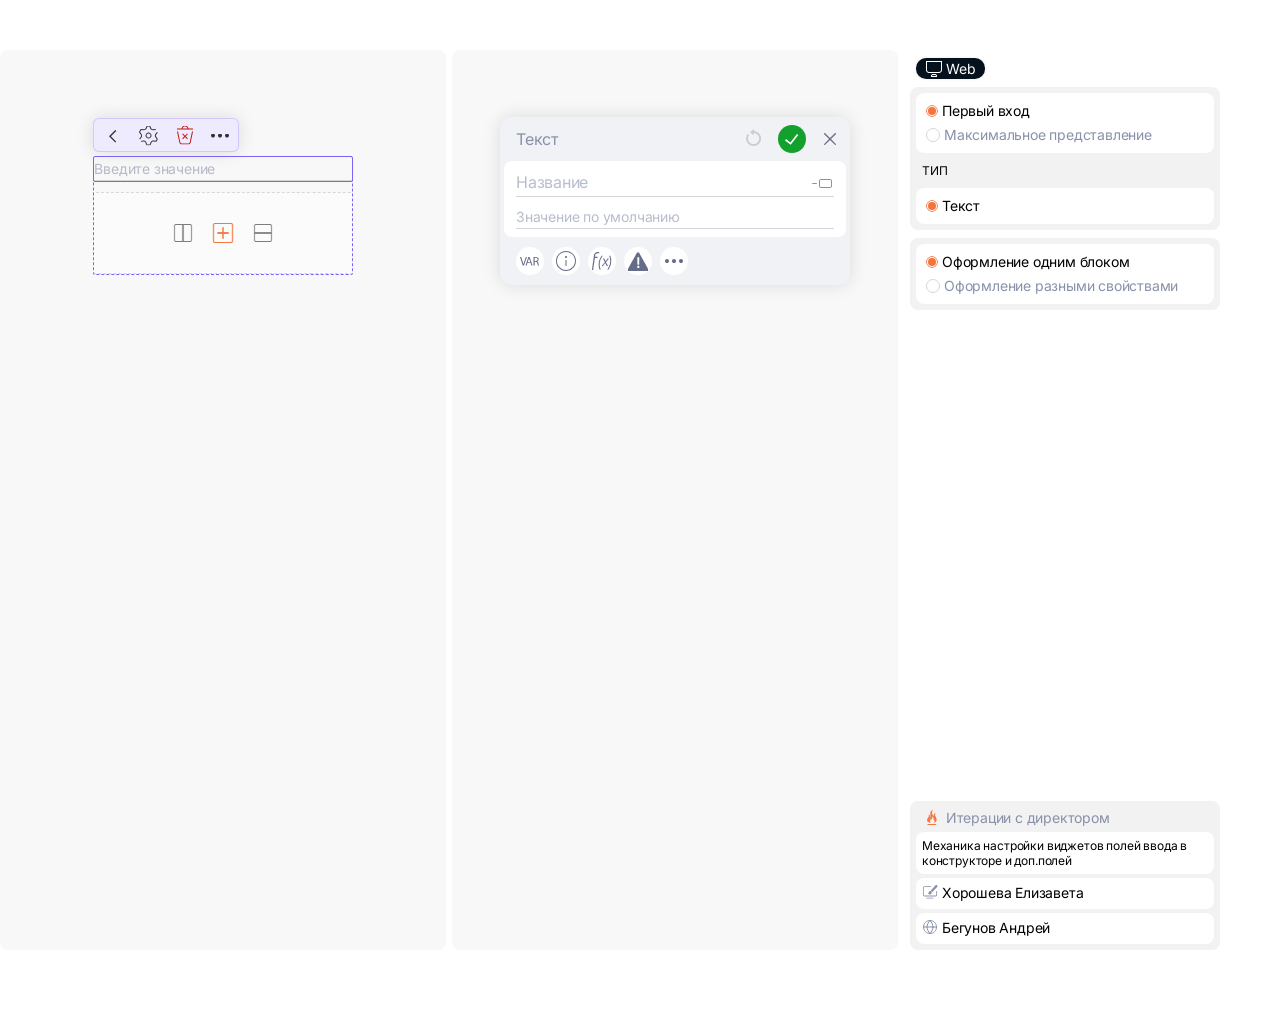
==== index.html @ 5fa98f38 "Keep label color in appearance settings and reset it with the block" ====
<!doctype html>
<html lang="ru">
<head>
  <meta charset="utf-8">
  <meta name="viewport" content="width=device-width, initial-scale=1">
  <title>Настройка оформления виджетов</title>
  <link rel="stylesheet" href="styles.css?v=024a489e">
  <script src="color-dialog.js" defer></script>
  <script src="app.js?v=64484d03" defer></script>
</head>
<body>
  <main class="demo">
    <section class="canvas" aria-label="Холст">
      <div class="preview-widget">
        <div class="toolbar" aria-hidden="true">
          <span><img src="assets/toolbar-back.svg" width="8" height="13" alt=""></span>
          <span><img src="assets/toolbar-settings.svg" width="19" height="20" alt=""></span>
          <span><img src="assets/toolbar-delete.svg" width="17" height="19" alt=""></span>
          <span><img src="assets/toolbar-more.svg" width="18" height="5" alt=""></span>
        </div>
        <div class="widget-layout">
          <div class="widget-frame">
            <div class="widget-preview" id="widget-preview" aria-label="Предпросмотр текстового поля">
              <div class="widget-content">
                <span id="preview-label" hidden></span>
                <span class="preview-input-wrap"><input id="preview-text" type="text" aria-label="Предпросмотр текстового поля" placeholder="Введите значение" autocomplete="off"></span>
              </div>
            </div>
          </div>
          <div class="insert-positions" aria-hidden="true"><img src="assets/insert-positions.png" alt=""></div>
        </div>
      </div>
    </section>
    <section class="settings-stage" aria-label="Настройки виджета">
      <h1>Виджет</h1>
      <div class="settings">
        <header class="window-header">
          <h2 id="window-title">Текст</h2>
          <h2 class="detail-heading" hidden><button class="detail-back" type="button" data-view="main"><span class="detail-back-icon" aria-hidden="true"></span><span class="detail-title"></span></button></h2>
          <span class="header-size size-steps" hidden></span>
          <div class="window-actions">
            <button class="header-reset" type="button" data-reset-widget aria-label="Сбросить настройки виджета" disabled>&#xe629;</button>
            <span aria-hidden="true"><img src="assets/save.svg" width="14" height="11" alt=""></span>
            <img class="close-icon" src="assets/close.svg" alt="" aria-hidden="true">
          </div>
        </header>
        <div class="window-content" id="settings-content"></div>
      </div>
    </section>
    <aside class="system-area" aria-label="Системная область">
      <div class="system-controls">
        <div class="system-toolbar">
          <span class="system-device"><img src="assets/system-web.svg" width="16" height="16" alt="">Web</span>
        </div>
        <div class="system-panel">
          <div class="system-card" role="radiogroup" aria-label="Состояние заполненности">
            <label class="system-option"><input type="radio" name="system-view" value="initial" checked>Первый вход</label>
            <label class="system-option"><input type="radio" name="system-view" value="maximum">Максимальное представление</label>
          </div>
          <div class="system-heading" id="system-type">Тип</div>
          <div class="system-card" role="radiogroup" aria-labelledby="system-type" aria-disabled="true">
            <span class="system-option" role="radio" aria-checked="true">Текст</span>
          </div>
        </div>
        <div class="system-panel system-appearance">
          <div class="system-card" role="radiogroup" aria-label="Компоновка оформления">
            <label class="system-option"><input type="radio" name="appearance-mode" value="grouped" checked>Оформление одним блоком</label>
            <label class="system-option"><input type="radio" name="appearance-mode" value="separate">Оформление разными свойствами</label>
          </div>
        </div>
      </div>
      <div class="system-panel system-note">
        <div class="system-status"><span aria-hidden="true">&#xe657;</span>Итерации с директором</div>
        <p class="system-card system-description">Механика настройки виджетов полей ввода в конструкторе и доп.полей</p>
        <div class="system-card system-person"><img src="assets/system-designer.svg" width="16" height="16" alt="">Хорошева Елизавета</div>
        <div class="system-card system-person"><img src="assets/system-developer.svg" width="16" height="16" alt="">Бегунов Андрей</div>
      </div>
    </aside>
  </main>
</body>
</html>
---- styles.css ----
@font-face {
  font-family: Inter;
  src: url("assets/inter-latin.woff2") format("woff2");
  font-display: swap;
}
@font-face {
  font-family: Inter;
  src: url("assets/inter-cyrillic.woff2") format("woff2");
  unicode-range: U+0400-045F, U+0490-0491, U+04B0-04B1, U+2116;
  font-display: swap;
}
@font-face {
  font-family: Toolbar;
  src: url("assets/cbuc-icons24.ttf") format("truetype");
}
@font-face {
  font-family: SmallIcons;
  src: url("assets/cbuc-icons.ttf") format("truetype");
}

:root {
  --canvas: #f8f8f8;
  --window: #f0f2f5;
  --muted: #8991a9;
  --link: #2562aa;
  --line: #d2d6da;
  --selection: #7b62f8;
  --window-shadow: 0 0 18px #0000001f;
}
* { box-sizing: border-box; }
[hidden] { display: none !important; }
.color-window-frame { position: fixed; z-index: 10; inset: 0; width: 100%; height: 100%; border: 0; }
body { margin: 0; font: 14px Inter, Arial, sans-serif; letter-spacing: -.1974px; color: #000; }
button, input, select { font: inherit; color: inherit; }
button { border: 0; background: none; cursor: pointer; }
:focus { outline: none; }
button:focus-visible { background-color: #e8e9ed; }
input:focus-visible, select:focus-visible { border-bottom-color: #8991a9; }
.demo {
  display: grid; grid-template-columns: minmax(0, 1fr) minmax(0, 1fr) 316px; gap: 6px;
  max-width: 1748px; min-height: 100vh; padding: 50px 60px 60px 0;
}
.canvas, .settings-stage { min-width: 0; border-radius: 8px; background: var(--canvas); }
.canvas { padding: 68px clamp(24px, 7.3vw, 100px) 40px; }
.settings-stage { padding: 18px 16px 40px; }
.settings-stage > h1 { visibility: hidden; font-size: 20px; font-weight: 400; margin: 0; }
.system-area { display: flex; flex-direction: column; justify-content: space-between; gap: 24px; min-height: 900px; margin-left: 6px; }
.system-toolbar { display: flex; align-items: flex-start; justify-content: space-between; min-height: 37px; }
.system-device {
  display: flex; align-items: center; gap: 4px; height: 21px; margin: 8px 0 0 6px; padding: 0 10px;
  border-radius: 10px; background: #05121e; color: #fff; box-shadow: 0 0 3px #0000001a;
}
.system-area img { display: block; flex: none; }
.system-panel { padding: 6px; border-radius: 8px; background: #f2f2f2; }
.system-card { margin: 0; padding: 6px; border-radius: 8px; background: #fff; }
.system-heading { margin: 4px 0; padding: 6px; font-size: 12px; text-transform: uppercase; }
.system-option { display: flex; align-items: center; min-height: 24px; color: var(--muted); line-height: 1.4; }
label.system-option { position: relative; cursor: pointer; }
.system-option input { position: absolute; opacity: 0; width: 12px; height: 12px; margin: 0 4px; }
.system-option::before { content: ""; flex: 0 0 12px; height: 12px; margin: 0 4px; border: 1px solid var(--line); border-radius: 50%; }
.system-option:is([aria-checked="false"], :has(input:not(:checked))):hover { text-decoration: underline; text-decoration-skip-ink: none; text-underline-position: from-font; }
.system-option:is([aria-checked="false"], :has(input:not(:checked))):hover::before { border-color: #f6733c; }
.system-option:is([aria-checked="true"], :has(input:checked)) { color: #000; }
.system-option:is([aria-checked="true"], :has(input:checked))::before { border: 0; background: url("assets/system-radio-selected.svg") center no-repeat; }
.system-appearance { margin-top: 8px; }
.system-note { display: grid; gap: 4px; }
.system-status { display: flex; align-items: center; gap: 6px; padding: 2px 8px; color: var(--muted); }
.system-status span { color: #f47843; font: 16px/1 SmallIcons; }
.system-description { font-size: 12px; letter-spacing: -.1692px; }
.system-person { display: flex; align-items: flex-start; gap: 4px; padding-bottom: 8px; }
.preview-widget { max-width: 100%; }
.toolbar {
  display: inline-flex; align-items: center; margin-bottom: 5px; border-radius: 6px;
  background: #eeebff; border: 1px solid #7b62f840; box-shadow: var(--window-shadow);
  color: #333; user-select: none;
}
.toolbar span { display: grid; place-items: center; width: 36px; height: 32px; }
.toolbar img { display: block; }
.toolbar img[src$="toolbar-back.svg"] { transform: translate(1px, 1px); }
.toolbar img[src$="toolbar-settings.svg"] { transform: translateY(.5px); }
.toolbar img[src$="toolbar-delete.svg"] { transform: translate(1px, -.5px); }
.toolbar img[src$="toolbar-more.svg"] { transform: translateY(.5px); }
.widget-layout { display: flow-root; position: relative; width: 316px; max-width: 100%; }
.widget-layout::before {
  position: absolute; z-index: 1; content: ""; inset: -1px 0 0;
  border: 1px dashed var(--selection); border-radius: 2px; pointer-events: none;
}
.widget-frame { position: relative; height: 24px; margin-inline: 1px; max-width: calc(100% - 2px); }
.widget-frame::after { position: absolute; z-index: 2; content: ""; inset: -1px; border: 1px solid var(--selection); border-radius: 2px; pointer-events: none; }
.widget-preview {
  display: flex; gap: 8px; align-items: center; width: 100%; height: 100%;
  overflow: hidden; border-radius: 2px;
}
.widget-content { display: flex; align-items: inherit; gap: inherit; flex: 1; min-width: 0; height: 100%; }
.preview-input-wrap { position: relative; display: flex; align-items: inherit; flex: 1; min-width: 0; height: 100%; }
.preview-border-under-input { padding-bottom: var(--preview-input-border-width); }
.preview-border-under-input .preview-input-wrap { --preview-line-bottom: calc(-1 * var(--preview-input-border-width)); }
.preview-border-under-input .preview-input-wrap::before {
  content: ""; position: absolute; inset: auto 0 var(--preview-line-bottom); border-bottom: var(--preview-input-border); pointer-events: none;
}
.preview-input-wrap:has(> input:required)::after {
  content: ""; position: absolute; left: 0; bottom: calc(var(--preview-line-bottom, 0px) - 1px);
  width: 15px; height: 3px; pointer-events: none;
  background: radial-gradient(ellipse 10px 2.17px at 5px 50%, #f86a62, #fa8f89bf 20%, #fcb5b180 40%, #fff0 80%);
}
#preview-text, #preview-label { overflow: hidden; text-overflow: ellipsis; white-space: nowrap; }
#preview-text {
  flex: 1; min-width: 0; min-height: 0; padding: 0;
  border: 0; background: transparent; letter-spacing: inherit;
}
#preview-text::placeholder { color: var(--preview-placeholder-color, #8991a999); opacity: 1; }
.with-label-above .widget-frame, .widget-frame[data-placement="small-above"] { display: flex; flex-direction: column; }
.widget-frame > #preview-label { flex: 0 0 24px; padding-top: 1px; align-content: center; }
.with-label-above .widget-frame > #preview-label { padding: 0 0 1px; }
.widget-frame[data-placement="small-above"] > #preview-label { flex-basis: 16px; }
.widget-frame[data-placement="small-above"]:has(#preview-text:placeholder-shown) > #preview-label { visibility: hidden; }
.with-label-above .widget-frame > .widget-preview,
.widget-frame[data-placement="small-above"] > .widget-preview { flex: 1; min-height: 0; }
.with-label-above #preview-text { align-self: end; padding-bottom: 2px; }
.widget-frame[data-placement="small-above"] #preview-text { height: 100%; }
.insert-positions {
  height: 94px; display: flex; align-items: end; justify-content: center;
  padding: 0 1px 1px; overflow: hidden; user-select: none;
}
.insert-positions img { width: 318px; height: 82px; flex: none; }
.with-label-above .insert-positions img { transform: translateY(1px); }
.settings {
  width: 350px; max-width: 100%; margin: 25px auto 0; border-radius: 12px;
  background: var(--window); box-shadow: var(--window-shadow);
}
.window-header { display: flex; align-items: center; gap: 6px; height: 44px; padding: 0 8px; }
.window-header h2 { margin: 0; font-weight: 600; font-size: 16px; }
.window-header h2.is-main { margin-left: 8px; color: var(--muted); font-weight: 400; }
.header-size { margin-left: 2px; }
.window-actions { margin-left: auto; display: flex; align-items: center; gap: 12px; }
.window-actions > .close-icon { width: 12px; height: 12px; margin: 0 6px; }
.window-actions > span { display: grid; place-items: center; width: 28px; height: 28px; border-radius: 50%; background: #12a12c; }
.window-actions > .header-reset { display: grid; place-items: center; width: 24px; height: 24px; padding: 0; border-radius: 50%; color: #8991a9; font: 24px/1 Toolbar; }
.window-actions > .header-reset:hover:not(:disabled) { background: transparent; color: #313e78; }
.window-actions > .header-reset:disabled { background: transparent; color: #ccc; cursor: default; }
.window-content { display: grid; gap: 4px; padding: 0 4px 4px; }
.detail-settings { background: #f3f5f7; }
.detail-back { display: flex; align-items: center; gap: 6px; padding: 0; font: inherit; }
.detail-back:hover, .detail-back:focus-visible { background: transparent; }
.detail-back-icon {
  display: grid; place-items: center; width: 28px; height: 28px; border-radius: 50%;
  background: white; box-shadow: 0 0 6px #00000019;
}
.detail-back-icon::before {
  content: ""; width: 8px; height: 8px; border: solid #f47843; border-width: 0 0 2px 2px;
  transform: translateX(2px) rotate(45deg);
}
.detail-back:hover .detail-back-icon, .detail-back:focus-visible .detail-back-icon { box-shadow: 0 0 6px #0003; }
.detail-settings .font-heading { display: flex; align-items: center; gap: 8px; height: 24px; }
.detail-settings .font-heading strong { font-size: 15px; font-weight: 600; }
.font-card .font-row { gap: 16px; margin-top: 8px; }
.font-picker { position: relative; flex: 1; min-width: 0; }
.font-picker-trigger {
  display: block; width: 100%; height: 24px; padding: 0 20px 0 0;
  text-align: left; letter-spacing: inherit; border-bottom: 1px solid var(--line);
  background: url("data:image/svg+xml,%3Csvg xmlns='http://www.w3.org/2000/svg' width='12' height='8' viewBox='0 0 12 8'%3E%3Cpath d='m1 1 5 5 5-5' fill='none' stroke='%23ccc'/%3E%3C/svg%3E") right 2px center / 12px 8px no-repeat;
}
.font-picker-trigger:hover, .font-picker-trigger:focus-visible { background-color: transparent; border-bottom-color: #8f99a3; }
.font-picker-menu {
  position: absolute; z-index: 3; top: calc(100% - 1px); left: -21px; display: grid; gap: 6px;
  width: 286px; max-width: calc(100vw - 32px); padding: 8px; background: white;
  border-radius: 8px; box-shadow: 0 0 18px #0002;
}
.font-picker-option {
  position: relative; height: 36px; padding: 0 24px; border-radius: 8px;
  font-size: 16px; text-align: left;
}
.font-picker-option[aria-pressed="true"] { background: #eff1f5; }
.font-picker-option:hover, .font-picker-option:focus-visible { background: #f3f4f8; }
.font-picker-option[aria-pressed="true"]::before {
  position: absolute; content: ""; left: 13px; top: 15px; width: 6px; height: 6px;
  border-radius: 50%; background: #cc3d00;
}
.font-picker-footer { display: grid; place-items: center; height: 34px; }
.font-picker-more {
  display: flex; align-items: center; justify-content: center; gap: 5px;
  width: 40px; height: 20px; border-radius: 10px; background: #f4f4f4;
}
.font-picker-more i { width: 4px; height: 4px; border-radius: 50%; background: var(--muted); }
[data-view="label"] input { letter-spacing: inherit; }
[data-view="label"] input { padding: 0; appearance: textfield; }
[data-view="label"] input::-webkit-inner-spin-button { appearance: none; }
.font-card .font-row input { width: 52px; padding: 0; letter-spacing: inherit; appearance: textfield; }
.font-card .font-row input::-webkit-inner-spin-button { appearance: none; }
.detail-settings .font-tools { gap: 4px; margin-top: 8px; }
.detail-settings .format { width: 32px; height: 32px; }
.font-color { position: relative; display: flex; margin-left: 38px; }
.font-color::before {
  content: ""; position: absolute; top: 3px; left: -24px; width: 1px; height: 16px; background: #e7e7e7;
}
[data-view="label"] [data-model="label.gap"] { width: 40px; }
.card { background: #fff; border-radius: 8px; padding: 8px 12px; }
.row { display: flex; align-items: center; gap: 8px; min-height: 24px; }
.row + .row { margin-top: 8px; }
.row-label { color: var(--muted); }
.appearance .row-label { min-width: 50px; }
.appearance-heading { display: flex; align-items: center; min-height: 24px; margin-bottom: 10px; }
.appearance-heading h3 { margin: 0; font-size: 15px; font-weight: 600; }
.appearance-heading .border-reset { width: 16px; }
.appearance-part-remove { width: 16px; flex: none; }
.appearance .row + .row { margin-top: 10px; }
.wide { width: 100%; min-width: 0; }
.compact { width: 54px; }
input, select { border: 0; border-bottom: 1px solid var(--line); background: #fff; min-height: 24px; }
input::placeholder { color: #8991a999; }
select { cursor: pointer; }
.style-picker-shell {
  position: relative; display: inline-flex; padding: 2px; margin: -2px 0 -2px -4px;
  background: #f5f5f5; border-radius: 6px;
}
.style-picker-shell::after {
  position: absolute; content: ""; left: 6px; right: 6px; bottom: 2px;
  height: 1px; background: var(--line); pointer-events: none;
}
.style-picker-shell:has(.style-picker:hover, .style-picker:focus-visible)::after { background: #8f99a3; }
.style-picker-shell[data-field-preset="filled"]::after { background: #fff; }
.style-picker-shell[data-field-preset="filled"]:has(.style-picker:hover, .style-picker:focus-visible)::after { background: var(--line); }
.style-picker {
  width: 90px; height: 24px; padding: 0 4px; text-align: left;
  background: transparent; letter-spacing: inherit;
}
.style-picker:hover, .style-picker:focus-visible { background: transparent; }
.style-picker-shell[data-field-preset="filled"] > .style-picker { background: #fff; border-radius: 4px; }
.field-preset-menu {
  position: absolute; z-index: 3; top: 50%; left: -32px; margin-top: -23px;
  display: grid; gap: 6px; width: 210px; padding: 8px; border-radius: 8px;
  background: #f3f5f7; box-shadow: 0 0 18px #0002;
}
.field-preset-menu .text-style-close { top: 10px; }
.field-preset-option {
  position: relative; display: flex; align-items: center; height: 32px;
  padding: 0 14px 0 26px; border-radius: 8px; text-align: left; letter-spacing: inherit;
}
.field-preset-option:hover, .field-preset-option:focus-visible { background: #e9ebec; }
.field-preset-option span { width: 100%; padding: 0 4px; line-height: 23px; background: white; border-bottom: 1px solid white; }
.field-preset-option[aria-pressed="true"] span { background: transparent; border-bottom-color: var(--line); }
.field-preset-option[aria-pressed="true"]::before, .field-preset-option:hover::before {
  position: absolute; content: ""; left: 11px; top: 13px; width: 6px; height: 6px; border-radius: 50%; background: white;
}
.field-preset-option[aria-pressed="true"]::before { background: #cc3d00; }
.field-name { min-height: 25px; font-size: 16px; }
.name-row {
  display: flex; align-items: center; gap: 8px; flex: 1; min-width: 0; height: 24px; padding: 0;
  border-bottom: 1px solid var(--line); text-align: left; letter-spacing: inherit;
}
.name-row[aria-pressed="false"] { color: #8991a999; }
.name-row:hover, .name-row:focus-visible { background: transparent; border-bottom-color: #8991a9; }
.name-caption, .metadata-text-caption { color: #8991a999; }
.name-caption { font-size: 14px; margin-left: auto; }
.name-icon { margin-left: auto; color: #ccc; font: 16px/1 SmallIcons; }
.name-caption + .name-icon { margin-left: 0; }
.metadata-text-row { display: flex; align-items: center; gap: 4px; }
.metadata-text-row:has(.with-icon) { gap: 8px; }
.metadata-text-control { position: relative; flex: 1; min-width: 0; }
.metadata-text-control input { display: block; height: 24px; min-height: 24px; padding: 0; font-size: 14px; letter-spacing: inherit; }
.metadata-text-control input:not(:placeholder-shown) { padding-right: 82px; }
.metadata-text-control.with-icon { --label-controls-width: 26px; }
.metadata-text-control.with-icon input { height: 28px; padding-right: var(--label-controls-width); color: var(--label-text-color); }
.metadata-text-control.with-icon input:not(:placeholder-shown) { padding-right: calc(var(--label-controls-width) + 72px); }
.metadata-text-control.with-icon input::placeholder { font-size: 16px; letter-spacing: -.2256px; }
.metadata-text-caption { position: absolute; right: 0; top: 50%; transform: translateY(-50%); pointer-events: none; }
.metadata-text-control.with-icon .metadata-text-caption { right: calc(var(--label-controls-width) + 4px); }
.label-placement { position: absolute; right: 0; top: calc(50% - 12px); }
.metadata-text-icon { display: grid; place-items: center; width: 24px; height: 24px; padding: 0; border-radius: 4px; }
.metadata-text-icon img { display: block; }
.metadata-text-icon:is(:hover, :focus-visible) { background: transparent; }
.metadata-text-icon[data-placement="none"]:is(:hover, :focus-visible) img { content: url("assets/label-placement-hover.svg"); }
.metadata-text-icon[data-placement="left"]:is(:hover, :focus-visible) img { content: url("assets/label-left-hover.svg"); }
.metadata-text-icon[data-placement="above"]:is(:hover, :focus-visible) img { content: url("assets/label-above-hover.svg"); }
.metadata-text-icon[data-placement="small-above"]:is(:hover, :focus-visible) img { content: url("assets/label-small-above-hover.svg"); }
.metadata-text-control input:placeholder-shown + .metadata-text-caption { display: none; }
.default-value-row input:not(:placeholder-shown) { padding-right: 108px; }
.metadata-text-reset { width: 16px; flex: none; }
.arrow, .step, .command {
  display: inline-grid; place-items: center; width: 24px; height: 24px; padding: 0;
  border-radius: 50%; background: #f1f2f4; color: #656c87;
}
.arrow { margin-left: auto; flex: 0 0 24px; background: rgb(51 51 51 / 5%); }
.size-steps { display: flex; gap: 4px; }
.size-steps .step { background: rgb(51 51 51 / 5%); }
.arrow:hover, .size-steps .step:hover { background-color: rgb(51 51 51 / 5%); box-shadow: inset 0 0 0 1px #d0d0d0; }
.size-steps img { display: block; transform: translateX(.5px); }
.arrow img { display: block; transform: translateX(.5px); }
button:hover { background-color: #e9ebef; }
.link { padding: 2px 0; color: var(--link); }
.text-style-link:hover { background: transparent; color: #153f6f; text-decoration: underline; }
.text-style-anchor { position: relative; display: inline-flex; }
.font-overrides { position: relative; display: inline-flex; align-items: flex-start; width: 10px; }
.window-content:has(:is(.text-style-link, .style-picker)[aria-expanded="true"]) .font-overrides { visibility: hidden; }
.field-style-with-overrides { display: inline-flex; }
.field-overrides { margin-left: -8px; }
.field-overrides .font-overrides-panel { width: max-content; min-width: 210px; max-width: 330px; color: #000; }
.font-overrides-trigger {
  position: relative; width: 10px; height: 10px; padding: 0; background: #e6a119;
  clip-path: polygon(0 0, 100% 0, 100% 100%);
}
.font-overrides-trigger:is(:hover, :focus-visible) { background: #cc890d; }
.font-overrides-panel {
  display: none; position: absolute; z-index: 7; bottom: calc(100% + 8px); left: -14px;
  width: 225px; padding: 11px 12px 8px; border-radius: 6px; font-size: 14px;
  font-weight: 400; background: linear-gradient(115deg, #f5faff, #fff 55%, #f5faff);
  box-shadow: 0 0 6px #0003, -1px 1px 2px #5292dc66;
}
.font-overrides:not([data-dismissed]):is(:hover, :focus-within) .font-overrides-panel { display: block; }
.font-overrides-panel::before { content: ""; position: absolute; inset: 100% 0 -8px; }
.font-overrides-panel::after {
  content: ""; position: absolute; left: 12px; bottom: -6px; width: 12px; height: 12px;
  transform: rotate(45deg); background: #f5faff; box-shadow: 2px 2px 3px #0002; pointer-events: none;
}
.font-overrides[data-below] .font-overrides-panel { top: 100%; bottom: auto; }
.font-overrides[data-below] .font-overrides-panel::before { display: none; }
.font-overrides[data-below] .font-overrides-panel::after { top: -6px; bottom: auto; box-shadow: -2px -2px 3px #0002; }
.font-overrides-close { position: absolute; right: 4px; top: 8px; }
.font-overrides-heading, .font-overrides-actions { color: var(--muted); }
.font-override-list { display: grid; margin-top: 5px; }
.font-overrides-actions { display: grid; gap: 6px; margin-top: 19px; }
.font-overrides-actions > * { display: flex; align-items: center; gap: 4px; min-height: 24px; padding: 0; white-space: nowrap; }
.font-overrides-actions i, .text-style-override-note i { font: 16px/1 SmallIcons; }
.font-overrides-actions button:hover { color: #313e78; background: transparent; }
.text-style-option.overridden { display: flex; flex-direction: column; align-items: flex-start; justify-content: center; min-height: 40px; }
.text-style-override-note { display: flex; align-items: center; gap: 4px; font: 400 10px/12px Inter, Arial, sans-serif; color: #e6a119; }
.text-style-override-note i { font-size: 12px; }
.text-style-menu {
  position: absolute; z-index: 3; top: 50%; left: -30px; margin-top: -26px;
  width: 300px; padding: 8px; background: #fff; border-radius: 12px;
  box-shadow: 0 0 28px #0003;
}
.text-style-options { display: grid; gap: 6px; }
.text-style-option {
  position: relative; display: flex; align-items: center; height: 36px; padding: 0 22px;
  border-radius: 8px; font-size: 14px; letter-spacing: -.0141em; white-space: nowrap;
}
.text-style-option.selected { background: #eff1f5; }
.text-style-option:hover { background: #f3f4f8; }
.text-style-option.selected::before, .text-style-option:hover::before {
  position: absolute; content: ""; left: 10px; top: 50%; transform: translateY(-50%);
  width: 7px; height: 7px; border-radius: 50%; background: #fff; border: 1px solid #dfe2e6;
}
.text-style-option.selected::before { left: 11px; width: 6px; height: 6px; background: #cc3d00; border: 0; }
button.text-style-option { width: 100%; text-align: left; }
button.text-style-option:focus-visible { background: #f3f4f8; }
.text-style-close {
  position: absolute; top: 8px; right: -14px; display: grid; place-items: center;
  width: 28px; height: 28px; padding: 0; border-radius: 50%; background: #d7d7d7;
}
.text-style-close:hover, .text-style-close:focus-visible { background: #d0d0d0; }
.text-style-close img { display: block; filter: brightness(0) invert(1); }
.label-placement .label-placement-menu {
  z-index: 6; left: calc(-58px + var(--menu-shift, 0px)); margin-top: -28px;
  width: min(270px, calc(100vw - 30px)); padding: 8px 8px 12px; border-radius: 8px;
  box-shadow: 0 0 9px rgb(0 0 0 / 12%);
}
.add-menu-item.label-placement-option { position: relative; gap: 0; padding-right: 26px; letter-spacing: -.2256px; }
.label-placement-option > span:last-child { overflow: hidden; text-overflow: ellipsis; }
.label-placement-heading {
  display: flex; align-items: center; gap: 4px; padding: 6px 22px 2px 14px;
  color: var(--muted); font-size: 12px; line-height: 20px; letter-spacing: -.1692px;
}
.label-placement-heading::before, .label-placement-heading::after {
  content: ""; flex: 1; height: 1px; background: rgb(0 0 0 / 4%);
}
.label-placement-option .menu-icon { flex-basis: 32px; justify-items: start; padding-left: 2px; }
.add-menu-item.label-placement-option:is(:hover, :focus-visible) { background: #f1f2f7; }
.label-placement-option[aria-pressed="true"]::after, .label-placement-option:is(:hover, :focus-visible)::after {
  content: ""; position: absolute; right: 13px; top: 50%; transform: translateY(-50%);
  width: 7px; height: 7px; border: 1px solid #dfe2e6; border-radius: 50%; background: white;
}
.label-placement-option[aria-pressed="true"]::after { width: 6px; height: 6px; border: 0; background: #cc3d00; }
@media (max-width: 420px) {
  .text-style-menu { width: min(300px, calc(100vw - 80px)); }
}
.commands { display: flex; gap: 8px; margin: 6px 12px; }
.appearance-command-anchor { position: relative; display: grid; }
.appearance-command-anchor .appearance-menu {
  z-index: 6; top: -8px; left: calc(-15px + var(--menu-shift, 0px)); margin-top: 0;
  width: 160px; padding: 8px 8px 12px; border-radius: 8px;
}
.appearance-menu .add-menu-header { letter-spacing: 1.25px; }
.appearance-submenu .limits-menu-panel { width: 120px; padding-block: 12px; }
.appearance-submenu { top: -12px; margin-left: -2px; padding-left: 0; }
[data-submenu-side="left"] .appearance-submenu { margin-left: 0; }
[data-submenu-side="below"] .appearance-submenu { margin-left: 0; }
.command { width: 28px; height: 28px; background: #fff; }
.command:hover, .command:focus-visible { background: #fff; box-shadow: inset 0 0 0 1px #d0d0d0; }
.command img, .menu-icon img { display: block; }
.add-menu-anchor { position: relative; display: grid; }
.add-menu {
  position: absolute; z-index: 2; top: -8px; left: calc(-15px + var(--menu-shift, 0px));
  width: min(270px, calc(100vw - 16px));
  padding: 8px; background: #fff; border-radius: 6px;
  box-shadow: 0 0 18px #0003;
}
.add-menu-header {
  display: flex; align-items: center; justify-content: space-between;
  height: 28px; padding: 0 4px 0 12px; margin-bottom: 6px;
  color: var(--muted); letter-spacing: 1.2px; text-transform: uppercase;
}
.add-menu-close { display: grid; place-items: center; width: 24px; height: 24px; padding: 0; border-radius: 50%; }
.add-menu-close:hover { background-color: transparent; }
.add-menu-close:hover img { visibility: hidden; }
.add-menu-close:hover::after {
  content: ""; grid-area: 1 / 1; width: 12px; height: 12px;
  background: url("assets/close-hover.svg") center / contain no-repeat;
}
.add-menu-close img { grid-area: 1 / 1; }
.add-menu-items { display: grid; gap: 6px; }
.add-menu-item {
  display: flex; align-items: center; gap: 8px; width: 100%; height: 32px;
  padding: 0 12px; border-radius: 16px; text-align: left; font-size: 16px; white-space: nowrap;
}
.add-menu-item:hover, .add-menu-item:focus-visible { background: #f3f4f8; }
.menu-icon { display: grid; place-items: center; flex: 0 0 24px; color: #656c87; }
.validation-icon {
  display: grid; place-items: end center; width: 20px; height: 20px;
  clip-path: polygon(45% 8%, 55% 8%, 100% 89%, 100% 100%, 0 100%, 0 89%);
  background: #656c87; color: white; font: 600 14px/16px Inter, Arial, sans-serif;
}
.menu-chevron { display: block; margin-left: auto; }
.clickable-menu-label::after {
  content: ""; display: inline-block; width: 6px; height: 6px; margin-left: 8px;
  vertical-align: 2px; border-radius: 50%; background: #66cccc;
}
.limits-option { position: relative; }
.limits-menu { display: none; position: absolute; top: -8px; left: 100%; z-index: 1; padding-left: 6px; }
.limits-option:hover > .limits-menu, .limits-option:focus-within > .limits-menu { display: block; }
.limits-menu-panel {
  display: grid; gap: 6px; width: 240px; padding: 8px;
  background: #fff; border-radius: 8px; box-shadow: 0 0 18px #0003;
}
[data-submenu-side="left"] .limits-menu { left: auto; right: 100%; padding: 0 6px 0 0; }
[data-submenu-side="below"] .limits-menu { left: 0; top: 100%; padding: 2px 0 0; }
.added-options { display: grid; }
.added-options .row:not(:has(.example-number)) { column-gap: 2px; }
.added-options .row:has(.example-number) .example-close { margin-left: -4px; }
.example-close { color: #ccc; font: 16px/1 SmallIcons; }
.example-hint, .example-property-body { color: #8991a999; }
.example-number, .example-pattern { border-bottom: 1px solid var(--line); }
.example-number { min-width: 35px; }
.example-pattern { padding-bottom: 2px; }
.example-property { padding: 8px 10px; }
.example-property-title { display: flex; align-items: center; gap: 2px; min-height: 24px; }
.example-property-title strong { font-weight: 600; }
.example-property-body { display: flex; align-items: flex-start; gap: 8px; min-height: 52px; border-bottom: 1px solid var(--line); }
.example-formula-icon { margin-left: auto; color: #656c87; font: 24px/1 Toolbar; }
.tabs { display: flex; justify-content: space-between; gap: 6px; padding: 0 32px 0 12px; height: 32px; }
.tabs button { position: relative; padding: 0 0 2px; color: var(--muted); white-space: nowrap; font-size: 15px; letter-spacing: -.2115px; }
.tabs button:hover, .tabs button:focus-visible { background: transparent; }
.tabs [aria-pressed="true"] { color: #05121e; }
.tabs button::after { position: absolute; content: ""; inset: auto 0 0; height: 3px; border-radius: 4px; }
.tabs button[aria-pressed="false"]:is(:hover, :focus-visible)::after { background: #e5e7eb; }
.tabs button[aria-pressed="true"]::after { background: #05121e; }
.tabs + .card { margin-top: -4px; }
.swatch { display: inline-block; width: 23px; height: 23px; border: 1px solid var(--line); border-radius: 50%; flex: none; }
.color-swatch { width: 24px; height: 24px; }
.color-swatch:hover { transform: scale(calc(28 / 24)); }
.transparent { background: linear-gradient(135deg, white 48%, #d2d6da 49%, #d2d6da 52%, white 53%); }
.swatch-control { position: relative; display: inline-grid; }
.swatch-control select { position: absolute; inset: 0; width: 100%; opacity: 0; }
.swatch-control:focus-within .swatch { border-color: #656c87; }
.field-effects .row-label { width: 32px; }
.field-effects .swatch, .field-geometry .swatch { width: 24px; height: 24px; }
.font-tools { gap: 12px; }
.format { width: 24px; height: 24px; padding: 0; color: #656c87; font: 24px/1 Toolbar; text-decoration: none; }
.format[aria-pressed="true"] { color: #111; background: #eae7ff; }
.alignment-control { position: relative; display: grid; width: 32px; height: 32px; color: #656c87; margin-left: 33px; }
.alignment-control::before { content: ""; position: absolute; top: 8px; left: -19px; width: 1px; height: 16px; background: #e7e7e7; }
.alignment-trigger, .alignment-option { display: grid; place-items: center; height: 32px; padding: 0; border-radius: 16px; }
.format, .alignment-trigger { border-radius: 12px; }
.format:hover, .format:focus-visible,
.alignment-trigger:hover, .alignment-trigger:focus-visible { background: #eeebff; }
.alignment-menu {
  position: absolute; z-index: 3; top: -8px; left: 50%; transform: translateX(-50%);
  display: grid; gap: 6px; width: 64px; padding: 8px; border-radius: 8px;
  background: #fff; box-shadow: 0 0 18px #0002;
}
.alignment-option:hover, .alignment-option:focus-visible { background: #f3f4f8; }
.alignment-icon {
  width: 18px; height: 13px; --short-line: 12px; --line-position: left;
  background: linear-gradient(currentColor,currentColor) left top/100% 1px,
    linear-gradient(currentColor,currentColor) var(--line-position) 4px/var(--short-line) 1px,
    linear-gradient(currentColor,currentColor) left 8px/100% 1px,
    linear-gradient(currentColor,currentColor) var(--line-position) bottom/var(--short-line) 1px;
  background-repeat: no-repeat;
}
.alignment-icon[data-align="center"] { --line-position: center; }
.alignment-icon[data-align="right"] { --line-position: right; }
.alignment-icon[data-align="justify"] { --short-line: 100%; }
.geometry-icon, .corners-icon, .border-mode { color: #8991a9; }
.radius-editor { display: flex; align-items: center; gap: 6px; flex: 0 0 56px; height: 24px; border-bottom: 1px solid var(--line); }
.radius-editor:focus-within { border-bottom-color: #8991a9; }
.radius-editor input {
  flex: 1; width: 0; min-height: 0; height: 100%; padding: 0;
  border: 0; background: transparent; letter-spacing: inherit; appearance: textfield;
}
.radius-editor input::-webkit-inner-spin-button { appearance: none; }
.geometry-icon { flex: 0 0 12px; font: 12px/1 SmallIcons; }
.corners-icon, .border-mode { display: grid; place-items: center; width: 24px; height: 24px; font: 20px/1 Toolbar; margin-left: auto; }
.radius-row { align-items: flex-start; }
.radius-row .row-label { line-height: 24px; }
.corners-icon { padding: 0; border-radius: 5px; }
.corners-icon:hover, .corners-icon:focus-visible { background: #eeebff; color: #656c87; }
.corners-icon[aria-pressed="true"], .border-mode { background: #f3f0ff; }
.radius-corners {
  display: grid; grid-template-columns: repeat(2, minmax(0, 1fr)); grid-template-rows: repeat(2, 1fr);
  width: 104px; height: 64px; border-radius: 8px; background: #f4f4f4;
}
.radius-corner { position: relative; display: grid; place-items: center; }
.radius-corner::before {
  content: ""; position: absolute; width: 15px; height: 14px;
  border: solid #d6caff; pointer-events: none;
}
.radius-corner:is(:hover, :focus-within)::before { border-color: #8474b8; }
.radius-corner[data-corner="top-left"]::before { top: 2px; left: 2px; border-width: 2px 0 0 2px; border-top-left-radius: 6px; }
.radius-corner[data-corner="top-right"]::before { top: 2px; right: 2px; border-width: 2px 2px 0 0; border-top-right-radius: 6px; }
.radius-corner[data-corner="bottom-left"]::before { bottom: 2px; left: 2px; border-width: 0 0 2px 2px; border-bottom-left-radius: 6px; }
.radius-corner[data-corner="bottom-right"]::before { bottom: 2px; right: 2px; border-width: 0 2px 2px 0; border-bottom-right-radius: 6px; }
.radius-corner input {
  width: 100%; height: 100%; padding: 0 12px; text-align: left; letter-spacing: inherit;
  border: 0; background: transparent; appearance: textfield;
}
.radius-corner:nth-child(even) input { text-align: right; }
.radius-corner input::-webkit-inner-spin-button { appearance: none; }
.border-row { align-items: flex-start; }
.field-geometry .row-label { min-width: 79px; }
.border-row .row-label { line-height: 24px; }
.field-color-trigger {
  display: inline-flex; align-items: center; justify-content: center;
  min-width: 24px; height: 24px; padding: 0; flex: none; border-radius: 12px;
}
.field-color-trigger:hover, .field-color-trigger:focus-visible { background: transparent; }
.field-color-trigger:has(.field-color-code) {
  background: linear-gradient(to right,
    color-mix(in srgb, var(--field-color-value) 18%, white),
    color-mix(in srgb, var(--field-color-value) 5%, white));
}
.field-color-trigger:has(.field-color-code):is(:hover, :focus-visible) { box-shadow: inset 0 0 0 1px var(--line); }
.field-color-code { padding-inline: 5px 12px; letter-spacing: -.1974px; white-space: nowrap; }
.field-color-reset { margin-left: -4px; }
.translucent-color {
  background: linear-gradient(to right, var(--opaque-color) 50%, var(--translucent-color) 50%),
    url("assets/checkerboard.png") left top / 10px 10px;
}
.shadow-setting { position: relative; margin-top: 8px; }
.shadow-popup {
  position: absolute; z-index: 5; top: -52px; left: -16px;
  width: 300px; max-width: calc(100vw - 32px); padding: 0 4px 4px;
  background: #f3f5f7; border-radius: 12px; box-shadow: var(--window-shadow);
}
.shadow-heading { height: 44px; display: flex; align-items: center; gap: 10px; padding: 0 4px 0 12px; }
.shadow-heading strong { margin-right: auto; font-size: 16px; font-weight: 600; }
.shadow-heading button { display: grid; place-items: center; width: 28px; height: 28px; padding: 0; border-radius: 50%; }
.shadow-heading .shadow-reset { font: 24px/1 Toolbar; color: #8991a9; }
.shadow-heading .shadow-reset:disabled { color: #ccc; background: transparent; cursor: default; }
.shadow-heading .shadow-apply { background: #12a12c; }
.shadow-heading .shadow-apply:hover { background: #108e27; }
.shadow-controls { background: #fff; padding: 8px 12px; border-radius: 8px; }
.shadow-controls .row-label { width: 56px; flex: none; }
.shadow-parameter input[type="range"] {
  appearance: none; flex: 1; min-width: 0; min-height: 0; margin: 0 4px 0 0;
  height: 2px; padding: 0; border: 0; cursor: pointer;
  background: linear-gradient(to right, #2562aa var(--shadow-range-progress), #d2d6da var(--shadow-range-progress));
}
.shadow-parameter input[type="range"]::-webkit-slider-thumb {
  appearance: none; width: 14px; height: 14px;
  border: 0; border-radius: 50%; background: #fff; box-shadow: 0 1px 4px #0003;
}
.shadow-parameter input[type="range"]:focus-visible::-webkit-slider-thumb { box-shadow: 0 0 0 1px #8991a9, 0 1px 4px #0003; }
.shadow-parameter input[type="range"]::-moz-range-thumb {
  width: 14px; height: 14px; border: 0; border-radius: 50%; background: #fff; box-shadow: 0 1px 4px #0003;
}
.shadow-parameter input[type="number"] { width: 38px; padding: 0; appearance: textfield; }
.shadow-parameter input[type="number"]::-webkit-inner-spin-button { appearance: none; }
.border-line-control { position: relative; display: grid; flex: none; }
.border-line-button, .border-reset { display: grid; place-items: center; height: 24px; padding: 0; border-radius: 5px; }
.border-reset:hover { background: transparent; }
.border-reset:hover img { filter: brightness(.75); }
.border-line-button { width: 24px; border-radius: 50%; }
.border-line-button:hover, .border-line-button:focus-visible { background: #f5f5f5; }
.border-line { display: block; width: 14px; border-top: 2px solid #8991a9; }
.border-line.dashed { border-top-style: dashed; }
.border-line-menu {
  position: absolute; z-index: 4; top: -12px; left: 50%; transform: translateX(-50%); display: grid;
  gap: 6px; width: 64px; padding: 8px; border-radius: 8px; background: white; box-shadow: 0 0 18px #0002;
}
.border-line-menu button { display: grid; place-items: center; height: 32px; padding: 0; border-radius: 16px; }
.border-line-menu button:hover, .border-line-menu button:focus-visible { background: #f3f4f8; }
.border-row > input {
  width: 40px; padding: 0; background: transparent; letter-spacing: inherit; appearance: textfield;
}
.border-row > input::-webkit-inner-spin-button { appearance: none; }
.border-mode { color: #8474b8; border-radius: 5px; }
.border-mode { background: transparent; padding: 0; }
.border-mode:hover, .border-mode:focus-visible, .border-mode[aria-pressed="true"] { background: #f3f0ff; }
.border-values {
  --side-top: #d4ccff;
  --side-right: #d4ccff;
  --side-bottom: #d4ccff;
  --side-left: #d4ccff;
  display: grid; width: 104px; height: 74px; padding: 2px 5px;
  grid-template-columns: repeat(3, minmax(0, 1fr)); grid-template-rows: repeat(3, 1fr); border-radius: 8px; flex: none;
  background: linear-gradient(var(--side-top), var(--side-top)) center 2px/20px 2px,
    linear-gradient(var(--side-bottom), var(--side-bottom)) center bottom 2px/20px 2px,
    linear-gradient(var(--side-left), var(--side-left)) left 2px center/2px 20px,
    linear-gradient(var(--side-right), var(--side-right)) right 2px center/2px 20px #f5f5f5;
  background-repeat: no-repeat;
}
.border-values:has(input:nth-child(1):focus) { --side-top: #7b62f8; }
.border-values:has(input:nth-child(2):focus) { --side-right: #7b62f8; }
.border-values:has(input:nth-child(3):focus) { --side-bottom: #7b62f8; }
.border-values:has(input:nth-child(4):focus) { --side-left: #7b62f8; }
.border-values input { width: 100%; min-height: 0; text-align: center; padding: 0; background: transparent; border: 0; font-size: 14px; appearance: textfield; }
.border-values input::-webkit-inner-spin-button { appearance: none; }
.border-values input:nth-child(1) { grid-area: 1 / 2; }
.border-values input:nth-child(2) { grid-area: 2 / 3; text-align: right; padding-right: 4px; }
.border-values input:nth-child(3) { grid-area: 3 / 2; }
.border-values input:nth-child(4) { grid-area: 2 / 1; text-align: left; padding-left: 4px; }
.horizontal-sides {
  height: 48px; grid-template-columns: repeat(2, minmax(0, 1fr)); grid-template-rows: 1fr;
  background: linear-gradient(var(--side-left), var(--side-left)) left 2px center / 2px 20px,
    linear-gradient(var(--side-right), var(--side-right)) right 2px center / 2px 20px #f5f5f5;
  background-repeat: no-repeat;
}
.horizontal-sides:has(input:first-child:focus) { --side-left: #7b62f8; }
.horizontal-sides input:first-child { grid-area: 1 / 1; text-align: left; padding-left: 4px; }
.horizontal-sides input:nth-child(2) { grid-area: 1 / 2; }
.size-card-heading {
  display: flex; align-items: center; height: 24px; margin-bottom: 4px;
  font-size: 15px; font-weight: 600;
}
.size-position .row-label { width: 106px; flex: none; }
.position-trigger { letter-spacing: inherit; }
.position-menu { width: 168px; margin-top: -28px; padding: 12px 8px; border-radius: 8px; }
.position-menu .text-style-option { height: 32px; border-radius: 16px; font-size: 16px; }
.position-menu .text-style-option.selected { background: transparent; }
.position-menu .text-style-option:hover { background: #f3f4f8; }
.position-menu .text-style-option:not(.selected):hover::before {
  left: 11px; box-sizing: border-box;
}
.size-dimensions .row-label { width: 54px; flex: none; }
.dimension-control, .spacing-control {
  display: flex; align-items: center; height: 24px; border-bottom: 1px solid var(--line);
}
.dimension-control { width: 130px; color: var(--muted); white-space: nowrap; }
.dimension-control:focus-within, .spacing-control:focus-within { border-bottom-color: #8991a9; }
.dimension-control input, .spacing-control input {
  height: 100%; min-height: 0; border: 0; padding: 0; background: transparent; appearance: textfield;
  letter-spacing: inherit;
}
.dimension-control input { width: 42px; min-width: 0; color: #000; }
.dimension-control input::placeholder { color: #aeb5c8; opacity: 1; }
.dimension-mode { position: relative; display: inline-flex; flex: none; margin-inline-start: auto; }
.dimension-mode-trigger { padding: 0; letter-spacing: inherit; }
.dimension-mode-trigger:is(:hover, :focus-visible) { background: transparent; color: #313e78; text-decoration: underline; }
.dimension-mode-menu {
  --mode-menu-inset: 8px;
  --mode-text-inset: 40px;
  top: 50%; left: calc(-1 * (var(--mode-menu-inset) + var(--mode-text-inset)));
  margin-top: -28px; width: min(224px, calc(100vw - 122px));
  padding: 12px var(--mode-menu-inset); border-radius: 8px; color: #000;
}
.dimension-mode-menu .text-style-option, .dimension-mode-heading {
  display: flex; align-items: center; height: auto; min-height: 32px;
  padding-inline: var(--mode-text-inset) 8px; white-space: normal;
}
.dimension-mode-menu .text-style-option { border-radius: 16px; font-size: 16px; }
.dimension-mode-menu .text-style-option.selected { background: transparent; }
.dimension-mode-menu .text-style-option:hover { background: #f3f4f8; }
.dimension-mode-menu .text-style-option::before { content: none; }
.dimension-mode-menu .text-style-option.selected::before { content: ""; left: 21px; }
.dimension-mode-heading { color: var(--muted); letter-spacing: 1.2px; text-transform: uppercase; }
.dimension-control input::-webkit-inner-spin-button, .spacing-control input::-webkit-inner-spin-button { appearance: none; }
.size-spacing .row-label { width: 80px; flex: none; }
.spacing-control { width: 56px; gap: 6px; }
.spacing-control input { width: 0; flex: 1; }
.spacing-icon { display: block; flex: none; }
.spacing-toggle {
  display: grid; place-items: center; width: 24px; height: 24px; margin-left: auto;
  color: var(--muted); font: 20px/1 Toolbar; padding: 0; border-radius: 5px;
}
.spacing-editor-row { align-items: flex-start; }
.spacing-editor-row .row-label { line-height: 24px; }
button.spacing-toggle:hover, button.spacing-toggle:focus-visible, .spacing-toggle[aria-pressed="true"] { background: #f3f0ff; }
@media (max-width: 420px) {
  .field-geometry .row { gap: 5px; }
  .tabs { padding-right: 12px; }
  .tabs button { font-size: 14px; }
  [data-view="field"] .font-tools { gap: 2px; }
}
.metadata { display: grid; gap: 8px; }
@media (max-width: 1100px) {
  .demo { grid-template-columns: minmax(364px, 1fr) minmax(382px, 1fr) 316px; min-width: 1074px; padding: 0; }
  .canvas { padding-inline: 24px; }
}
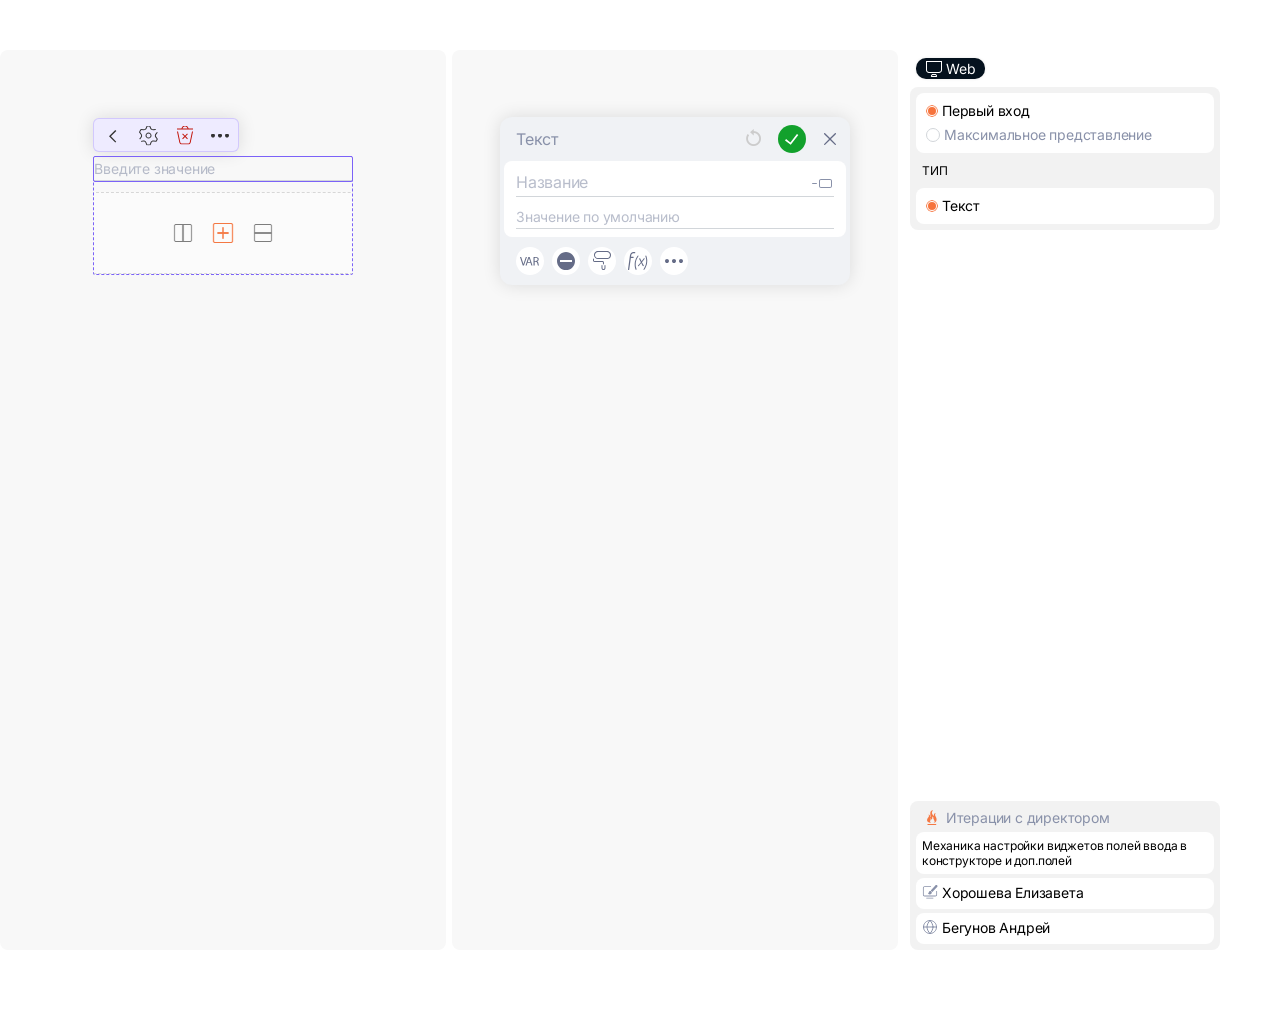
==== commit c7c00b07: "Update widget menu layout and input area naming" ====
--- a/index.html
+++ b/index.html
@@ -4,9 +4,9 @@
   <meta charset="utf-8">
   <meta name="viewport" content="width=device-width, initial-scale=1">
   <title>Настройка оформления виджетов</title>
-  <link rel="stylesheet" href="styles.css?v=024a489e">
+  <link rel="stylesheet" href="styles.css?v=b291b2df">
   <script src="color-dialog.js" defer></script>
-  <script src="app.js?v=64484d03" defer></script>
+  <script src="app.js?v=1fadd916" defer></script>
 </head>
 <body>
   <main class="demo">
@@ -62,10 +62,10 @@
             <span class="system-option" role="radio" aria-checked="true">Текст</span>
           </div>
         </div>
-        <div class="system-panel system-appearance">
+        <div class="system-panel system-appearance" hidden>
           <div class="system-card" role="radiogroup" aria-label="Компоновка оформления">
-            <label class="system-option"><input type="radio" name="appearance-mode" value="grouped" checked>Оформление одним блоком</label>
-            <label class="system-option"><input type="radio" name="appearance-mode" value="separate">Оформление разными свойствами</label>
+            <label class="system-option"><input type="radio" name="appearance-mode" value="grouped">Оформление одним блоком</label>
+            <label class="system-option"><input type="radio" name="appearance-mode" value="separate" checked>Оформление разными свойствами</label>
           </div>
         </div>
       </div>
--- a/styles.css
+++ b/styles.css
@@ -89,17 +89,11 @@
 .widget-frame::after { position: absolute; z-index: 2; content: ""; inset: -1px; border: 1px solid var(--selection); border-radius: 2px; pointer-events: none; }
 .widget-preview {
   display: flex; gap: 8px; align-items: center; width: 100%; height: 100%;
-  overflow: hidden; border-radius: 2px;
 }
 .widget-content { display: flex; align-items: inherit; gap: inherit; flex: 1; min-width: 0; height: 100%; }
 .preview-input-wrap { position: relative; display: flex; align-items: inherit; flex: 1; min-width: 0; height: 100%; }
-.preview-border-under-input { padding-bottom: var(--preview-input-border-width); }
-.preview-border-under-input .preview-input-wrap { --preview-line-bottom: calc(-1 * var(--preview-input-border-width)); }
-.preview-border-under-input .preview-input-wrap::before {
-  content: ""; position: absolute; inset: auto 0 var(--preview-line-bottom); border-bottom: var(--preview-input-border); pointer-events: none;
-}
 .preview-input-wrap:has(> input:required)::after {
-  content: ""; position: absolute; left: 0; bottom: calc(var(--preview-line-bottom, 0px) - 1px);
+  content: ""; position: absolute; left: 0; bottom: calc(-1.5px - var(--preview-input-border-width, 0px) / 2);
   width: 15px; height: 3px; pointer-events: none;
   background: radial-gradient(ellipse 10px 2.17px at 5px 50%, #f86a62, #fa8f89bf 20%, #fcb5b180 40%, #fff0 80%);
 }
@@ -237,12 +231,15 @@
   padding: 0 14px 0 26px; border-radius: 8px; text-align: left; letter-spacing: inherit;
 }
 .field-preset-option:hover, .field-preset-option:focus-visible { background: #e9ebec; }
-.field-preset-option span { width: 100%; padding: 0 4px; line-height: 23px; background: white; border-bottom: 1px solid white; }
-.field-preset-option[aria-pressed="true"] span { background: transparent; border-bottom-color: var(--line); }
+.field-preset-title { width: 100%; padding: 0 4px; line-height: 23px; background: white; border-bottom: 1px solid white; }
+.field-preset-option[data-preset="transparent"] .field-preset-title { background: transparent; border-bottom-color: var(--line); }
+.field-preset-option:has(.text-style-override-note) { flex-direction: column; align-items: stretch; justify-content: center; height: 48px; }
+.field-preset-option .text-style-override-note { margin: 4px 0 0 4px; }
 .field-preset-option[aria-pressed="true"]::before, .field-preset-option:hover::before {
   position: absolute; content: ""; left: 11px; top: 13px; width: 6px; height: 6px; border-radius: 50%; background: white;
 }
 .field-preset-option[aria-pressed="true"]::before { background: #cc3d00; }
+.field-preset-option:has(.text-style-override-note)::before { top: 21px; }
 .field-name { min-height: 25px; font-size: 16px; }
 .name-row {
   display: flex; align-items: center; gap: 8px; flex: 1; min-width: 0; height: 24px; padding: 0;
@@ -293,7 +290,7 @@
 .font-overrides { position: relative; display: inline-flex; align-items: flex-start; width: 10px; }
 .window-content:has(:is(.text-style-link, .style-picker)[aria-expanded="true"]) .font-overrides { visibility: hidden; }
 .field-style-with-overrides { display: inline-flex; }
-.field-overrides { margin-left: -8px; }
+.field-overrides { top: -1px; margin-left: -10px; }
 .field-overrides .font-overrides-panel { width: max-content; min-width: 210px; max-width: 330px; color: #000; }
 .font-overrides-trigger {
   position: relative; width: 10px; height: 10px; padding: 0; background: #e6a119;
@@ -375,23 +372,21 @@
   .text-style-menu { width: min(300px, calc(100vw - 80px)); }
 }
 .commands { display: flex; gap: 8px; margin: 6px 12px; }
-.appearance-command-anchor { position: relative; display: grid; }
-.appearance-command-anchor .appearance-menu {
+.footer-popup-anchor { position: relative; display: grid; }
+.footer-popup-anchor .footer-popup {
   z-index: 6; top: -8px; left: calc(-15px + var(--menu-shift, 0px)); margin-top: 0;
   width: 160px; padding: 8px 8px 12px; border-radius: 8px;
 }
-.appearance-menu .add-menu-header { letter-spacing: 1.25px; }
-.appearance-submenu .limits-menu-panel { width: 120px; padding-block: 12px; }
-.appearance-submenu { top: -12px; margin-left: -2px; padding-left: 0; }
-[data-submenu-side="left"] .appearance-submenu { margin-left: 0; }
-[data-submenu-side="below"] .appearance-submenu { margin-left: 0; }
+.footer-popup .add-menu-header { letter-spacing: 1.25px; }
+.footer-popup-anchor #footer-limits-menu { width: 240px; }
+.appearance-submenu .limits-menu-panel { padding-block: 12px; }
 .command { width: 28px; height: 28px; background: #fff; }
 .command:hover, .command:focus-visible { background: #fff; box-shadow: inset 0 0 0 1px #d0d0d0; }
 .command img, .menu-icon img { display: block; }
 .add-menu-anchor { position: relative; display: grid; }
 .add-menu {
   position: absolute; z-index: 2; top: -8px; left: calc(-15px + var(--menu-shift, 0px));
-  width: min(270px, calc(100vw - 16px));
+  width: max-content; min-width: min(210px, calc(100vw - 16px)); max-width: calc(100vw - 16px);
   padding: 8px; background: #fff; border-radius: 6px;
   box-shadow: 0 0 18px #0003;
 }
@@ -426,14 +421,16 @@
   vertical-align: 2px; border-radius: 50%; background: #66cccc;
 }
 .limits-option { position: relative; }
-.limits-menu { display: none; position: absolute; top: -8px; left: 100%; z-index: 1; padding-left: 6px; }
+.limits-menu { display: none; position: absolute; top: -8px; left: 100%; z-index: 1; padding-left: 8px; }
+.limits-menu.appearance-submenu { top: -12px; }
 .limits-option:hover > .limits-menu, .limits-option:focus-within > .limits-menu { display: block; }
 .limits-menu-panel {
-  display: grid; gap: 6px; width: 240px; padding: 8px;
+  display: grid; gap: 6px; width: max-content; padding: 8px;
   background: #fff; border-radius: 8px; box-shadow: 0 0 18px #0003;
 }
-[data-submenu-side="left"] .limits-menu { left: auto; right: 100%; padding: 0 6px 0 0; }
-[data-submenu-side="below"] .limits-menu { left: 0; top: 100%; padding: 2px 0 0; }
+[data-submenu-side="left"] .limits-menu { left: auto; right: 100%; padding: 0 8px 0 0; }
+[data-submenu-side="below"] .limits-menu { left: -8px; top: 100%; padding: calc(var(--submenu-below-offset) - 32px) 0 0; }
+[data-submenu-side="below"] .limits-menu.appearance-submenu { top: 100%; }
 .added-options { display: grid; }
 .added-options .row:not(:has(.example-number)) { column-gap: 2px; }
 .added-options .row:has(.example-number) .example-close { margin-left: -4px; }
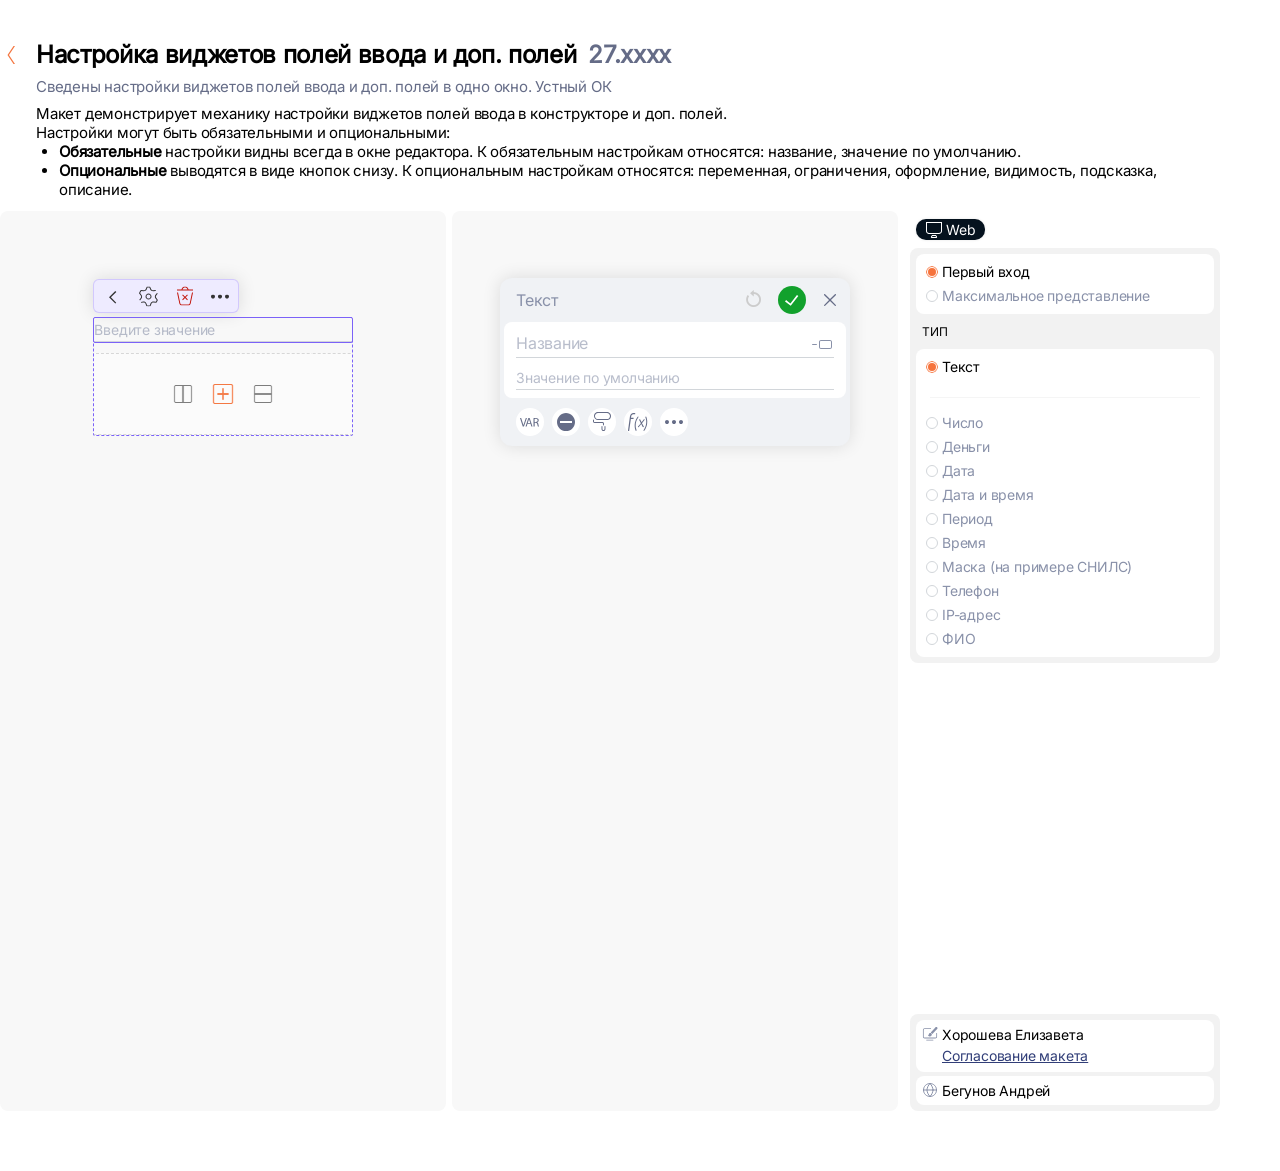
==== commit fc36c999: "Embed demo icons and update header, menu, and system panel" ====
--- a/index.html
+++ b/index.html
@@ -4,19 +4,90 @@
   <meta charset="utf-8">
   <meta name="viewport" content="width=device-width, initial-scale=1">
   <title>Настройка оформления виджетов</title>
-  <link rel="stylesheet" href="styles.css?v=b291b2df">
+  <link rel="stylesheet" href="styles.css?v=demo-centered">
   <script src="color-dialog.js" defer></script>
-  <script src="app.js?v=1fadd916" defer></script>
+  <script src="app.js?v=demo-header" defer></script>
 </head>
 <body>
+  <svg xmlns="http://www.w3.org/2000/svg" aria-hidden="true" width="0" height="0" style="position: absolute">
+    <defs>
+      <symbol id="icon-toolbar-back" viewBox="0 0 8 13" fill="none">
+        <path d="M6.28125 0L7.3125 0.984375L1.92188 6.32812L7.21875 11.6719L6.32812 12.5625L0 6.32812L6.28125 0Z" fill="#333333"/>
+      </symbol>
+      <symbol id="icon-toolbar-settings" viewBox="0 0 19 20" fill="none">
+        <path d="M9.51562 11.9531C10.0781 11.9531 10.5469 11.7656 10.9219 11.3906C11.3281 10.9844 11.5312 10.5156 11.5312 9.98438C11.5312 9.42188 11.3281 8.95312 10.9219 8.57812C10.5469 8.17188 10.0781 7.96875 9.51562 7.96875C8.95312 7.96875 8.46875 8.17188 8.0625 8.57812C7.6875 8.95312 7.5 9.42188 7.5 9.98438C7.5 10.5156 7.6875 10.9844 8.0625 11.3906C8.46875 11.7656 8.95312 11.9531 9.51562 11.9531ZM2.48438 8.39062C2.89062 8.92188 3.09375 9.53125 3.09375 10.2188C3.09375 10.875 2.89062 11.4688 2.48438 12L1.07812 13.875L0.28125 13.2656L1.6875 11.3906C1.96875 11.0469 2.10938 10.6562 2.10938 10.2188C2.10938 9.75 1.96875 9.34375 1.6875 9L0 6.79688L0.09375 6.51562C0.46875 5.45312 1.03125 4.48438 1.78125 3.60938L1.96875 3.375L4.6875 3.75H4.96875C5.3125 3.75 5.65625 3.65625 6 3.46875C6.34375 3.25 6.59375 2.9375 6.75 2.53125L7.73438 0.140625L8.01562 0.09375C8.26562 0.03125 8.5 0 8.71875 0H10.125C10.3438 0 10.5781 0.03125 10.8281 0.09375L11.1094 0.140625L12.1406 2.53125C12.2969 2.9375 12.5469 3.25 12.8906 3.46875C13.2344 3.65625 13.5781 3.75 13.9219 3.75H14.2031L16.6875 3.42188L16.8281 4.40625L14.3438 4.73438H14.0156C13.4844 4.73438 12.9375 4.59375 12.375 4.3125C11.8438 4 11.4531 3.53125 11.2031 2.90625L10.4062 1.03125C10.0938 1 9.76562 0.984375 9.42188 0.984375C9.10938 0.984375 8.78125 1 8.4375 1.03125L7.6875 2.90625C7.4375 3.53125 7.03125 4 6.46875 4.3125C5.9375 4.59375 5.40625 4.73438 4.875 4.73438H4.54688L2.39062 4.45312C1.89062 5.07812 1.46875 5.79688 1.125 6.60938L2.48438 8.39062ZM9.51562 6.98438C10.3281 6.98438 11.0312 7.28125 11.625 7.875C12.2188 8.46875 12.5156 9.17188 12.5156 9.98438C12.5156 10.7969 12.2188 11.5 11.625 12.0938C11.0312 12.6875 10.3281 12.9844 9.51562 12.9844C8.70312 12.9844 8 12.6875 7.40625 12.0938C6.8125 11.5 6.51562 10.7969 6.51562 9.98438C6.51562 9.17188 6.8125 8.46875 7.40625 7.875C8 7.28125 8.70312 6.98438 9.51562 6.98438ZM18.8438 13.4062L18.75 13.6875C18.4375 14.5625 17.9688 15.375 17.3438 16.125L17.2031 16.3594L14.5781 15.9844H14.2969C13.9531 15.9844 13.6094 16.0938 13.2656 16.3125C12.9219 16.5 12.6719 16.7969 12.5156 17.2031L11.4375 19.7812L11.1562 19.8281C10.5938 19.9219 10.0156 19.9688 9.42188 19.9688C8.89062 19.9688 8.34375 19.9219 7.78125 19.8281L7.5 19.7812L6.46875 17.25C6.3125 16.8438 6.04688 16.5469 5.67188 16.3594C5.32812 16.1406 4.98438 16.0312 4.64062 16.0312H4.35938L2.0625 16.3594L1.96875 15.375L4.21875 15.0469H4.54688C5.10938 15.0469 5.65625 15.2031 6.1875 15.5156C6.75 15.7969 7.15625 16.25 7.40625 16.875L8.20312 18.8906C8.64062 18.9219 9.0625 18.9375 9.46875 18.9375C9.90625 18.9375 10.3281 18.9219 10.7344 18.8906L11.5781 16.8281C11.8281 16.2031 12.2188 15.75 12.75 15.4688C13.3125 15.1562 13.8594 15 14.3906 15H14.7188L16.7344 15.2812C16.9219 15.0312 17.0938 14.7656 17.25 14.4844C17.4062 14.1719 17.5625 13.875 17.7188 13.5938L16.5 11.9531C16.0625 11.4219 15.8438 10.8281 15.8438 10.1719C15.8438 9.48438 16.0625 8.875 16.5 8.34375L17.9531 6.375L18.75 6.98438L17.2969 8.95312C17.0156 9.29688 16.875 9.70312 16.875 10.1719C16.875 10.6094 17.0156 11 17.2969 11.3438L18.8438 13.4062Z" fill="#333333"/>
+      </symbol>
+      <symbol id="icon-toolbar-delete" viewBox="0 0 17 19" fill="none">
+        <path d="M10.5 3C10.5 2.9375 10.4844 2.90625 10.4531 2.90625C10.4531 2.875 10.4531 2.82812 10.4531 2.76562C10.0156 1.57812 9.20312 0.984375 8.01562 0.984375C6.82812 0.984375 6.01562 1.57812 5.57812 2.76562C5.57812 2.82812 5.5625 2.875 5.53125 2.90625C5.53125 2.90625 5.53125 2.9375 5.53125 3H10.5ZM0 6H1.03125L3.28125 16.6875C3.34375 17.0625 3.54688 17.375 3.89062 17.625C4.26562 17.875 4.64062 18 5.01562 18H11.0156C11.3906 18 11.75 17.875 12.0938 17.625C12.4688 17.375 12.6875 17.0625 12.75 16.6875L15 6H16.0312L13.7344 16.8281C13.6719 17.4531 13.3594 17.9688 12.7969 18.375C12.2344 18.7812 11.6406 18.9844 11.0156 18.9844H5.01562C4.39062 18.9844 3.79688 18.7812 3.23438 18.375C2.67188 17.9688 2.35938 17.4531 2.29688 16.8281L0 6ZM0 3H4.5L4.54688 2.90625V2.76562C4.57812 2.70312 4.59375 2.65625 4.59375 2.625C4.59375 2.5625 4.60938 2.5 4.64062 2.4375C4.76562 2.09375 4.9375 1.76562 5.15625 1.45312C5.40625 1.07812 5.75 0.75 6.1875 0.46875C6.65625 0.15625 7.26562 0 8.01562 0C8.76562 0 9.35938 0.15625 9.79688 0.46875C10.2656 0.75 10.625 1.07812 10.875 1.45312C11.0312 1.64062 11.2031 1.96875 11.3906 2.4375C11.4219 2.5 11.4375 2.5625 11.4375 2.625C11.4375 2.65625 11.4531 2.70312 11.4844 2.76562V2.90625H11.5312V3H16.0312V3.98438H0V3ZM5.20312 12.9375L7.3125 10.8281L5.20312 8.67188L5.90625 7.96875L8.01562 10.125L10.125 7.96875L10.8281 8.67188L8.71875 10.8281L10.8281 12.9375L10.125 13.6406L8.01562 11.5312L5.90625 13.6406L5.20312 12.9375Z" fill="#C2140A"/>
+      </symbol>
+      <symbol id="icon-toolbar-more" viewBox="0 0 18 5" fill="none">
+        <path d="M2.01562 0C2.54688 0 3 0.203125 3.375 0.609375C3.78125 0.984375 3.98438 1.45312 3.98438 2.01562C3.98438 2.57812 3.78125 3.0625 3.375 3.46875C3 3.84375 2.54688 4.03125 2.01562 4.03125C1.45312 4.03125 0.96875 3.84375 0.5625 3.46875C0.1875 3.0625 0 2.57812 0 2.01562C0 1.45312 0.1875 0.984375 0.5625 0.609375C0.96875 0.203125 1.45312 0 2.01562 0ZM9 0C9.5625 0 10.0312 0.203125 10.4062 0.609375C10.8125 0.984375 11.0156 1.45312 11.0156 2.01562C11.0156 2.57812 10.8125 3.0625 10.4062 3.46875C10.0312 3.84375 9.5625 4.03125 9 4.03125C8.4375 4.03125 7.95312 3.84375 7.54688 3.46875C7.17188 3.0625 6.98438 2.57812 6.98438 2.01562C6.98438 1.45312 7.17188 0.984375 7.54688 0.609375C7.95312 0.203125 8.4375 0 9 0ZM15.9844 0C16.5469 0 17.0156 0.203125 17.3906 0.609375C17.7969 0.984375 18 1.45312 18 2.01562C18 2.57812 17.7969 3.0625 17.3906 3.46875C17.0156 3.84375 16.5469 4.03125 15.9844 4.03125C15.4531 4.03125 14.9844 3.84375 14.5781 3.46875C14.2031 3.0625 14.0156 2.57812 14.0156 2.01562C14.0156 1.45312 14.2031 0.984375 14.5781 0.609375C14.9844 0.203125 15.4531 0 15.9844 0Z" fill="#333333"/>
+      </symbol>
+      <symbol id="icon-save" viewBox="0 0 14 11" fill="none">
+        <path d="M5.71875 10.8125L0 6.40625L1.0625 5L5.375 8.40625L11.9375 0L13.3125 1.09375L5.71875 10.8125Z" fill="white"/>
+      </symbol>
+      <symbol id="icon-close" viewBox="0 0 12 12" fill="none">
+        <path d="M11.7917 10.875C11.9306 10.9861 12 11.1389 12 11.3333C12 11.5278 11.9306 11.6806 11.7917 11.7917C11.7361 11.875 11.6667 11.9306 11.5833 11.9583C11.5 11.9861 11.4167 12 11.3333 12C11.25 12 11.1667 11.9861 11.0833 11.9583C11 11.9306 10.9306 11.875 10.875 11.7917L6 6.95833L1.125 11.7917C1.06944 11.875 1 11.9306 0.916667 11.9583C0.833333 11.9861 0.75 12 0.666667 12C0.583333 12 0.5 11.9861 0.416667 11.9583C0.333333 11.9306 0.263889 11.875 0.208333 11.7917C0.0694444 11.6806 0 11.5278 0 11.3333C0 11.1389 0.0694444 10.9861 0.208333 10.875L5.04167 6L0.208333 1.125C0.0694444 1.01389 0 0.861111 0 0.666667C0 0.472222 0.0694444 0.319444 0.208333 0.208333C0.319444 0.0694444 0.472222 0 0.666667 0C0.861111 0 1.01389 0.0694444 1.125 0.208333L6 5.04167L10.875 0.208333C10.9861 0.0694444 11.1389 0 11.3333 0C11.5278 0 11.6806 0.0694444 11.7917 0.208333C11.9306 0.319444 12 0.472222 12 0.666667C12 0.861111 11.9306 1.01389 11.7917 1.125L6.95833 6L11.7917 10.875Z" fill="#656C87"/>
+      </symbol>
+      <symbol id="icon-close-hover" viewBox="0 0 12 12" fill="none">
+        <path d="M11.7917 10.875C11.9306 10.9861 12 11.1389 12 11.3333C12 11.5278 11.9306 11.6806 11.7917 11.7917C11.7361 11.875 11.6667 11.9306 11.5833 11.9583C11.5 11.9861 11.4167 12 11.3333 12C11.25 12 11.1667 11.9861 11.0833 11.9583C11 11.9306 10.9306 11.875 10.875 11.7917L6 6.95833L1.125 11.7917C1.06944 11.875 1 11.9306 0.916667 11.9583C0.833333 11.9861 0.75 12 0.666667 12C0.583333 12 0.5 11.9861 0.416667 11.9583C0.333333 11.9306 0.263889 11.875 0.208333 11.7917C0.0694444 11.6806 0 11.5278 0 11.3333C0 11.1389 0.0694444 10.9861 0.208333 10.875L5.04167 6L0.208333 1.125C0.0694444 1.01389 0 0.861111 0 0.666667C0 0.472222 0.0694444 0.319444 0.208333 0.208333C0.319444 0.0694444 0.472222 0 0.666667 0C0.861111 0 1.01389 0.0694444 1.125 0.208333L6 5.04167L10.875 0.208333C10.9861 0.0694444 11.1389 0 11.3333 0C11.5278 0 11.6806 0.0694444 11.7917 0.208333C11.9306 0.319444 12 0.472222 12 0.666667C12 0.861111 11.9306 1.01389 11.7917 1.125L6.95833 6L11.7917 10.875Z" fill="#1E5391"/>
+      </symbol>
+      <symbol id="icon-footer-variable" viewBox="0 0 20 9" fill="none">
+        <path d="M10.2656 4.96875L9.46875 2.57812C9.46875 2.54688 9.45312 2.51562 9.42188 2.48438V2.4375C9.39062 2.375 9.375 2.32812 9.375 2.29688V2.25C9.34375 2.21875 9.32812 2.1875 9.32812 2.15625C9.29688 2.125 9.28125 2.09375 9.28125 2.0625V2.01562C9.28125 1.98438 9.26562 1.95312 9.23438 1.92188V1.78125C9.14062 1.5625 9.0625 1.3125 9 1.03125L8.8125 1.78125C8.75 2.03125 8.67188 2.29688 8.57812 2.57812L7.78125 4.96875H10.2656ZM14.625 4.03125H15.7031C16.2969 4.03125 16.7656 3.89062 17.1094 3.60938C17.4531 3.29688 17.625 2.90625 17.625 2.4375C17.625 1.9375 17.4375 1.54688 17.0625 1.26562C16.7188 0.984375 16.2656 0.84375 15.7031 0.84375H15.5625C15.4062 0.84375 15.2344 0.859375 15.0469 0.890625C14.8906 0.890625 14.7344 0.90625 14.5781 0.9375L14.625 4.03125ZM2.76562 8.48438L0 0.09375H1.17188L2.53125 4.21875C2.6875 4.78125 2.84375 5.32812 3 5.85938C3.15625 6.35938 3.29688 6.85938 3.42188 7.35938C3.54688 6.85938 3.70312 6.34375 3.89062 5.8125V5.67188L3.9375 5.625V5.53125L3.98438 5.48438V5.4375L4.03125 5.39062V5.29688L4.07812 5.25C4.17188 4.90625 4.28125 4.5625 4.40625 4.21875L5.8125 0.09375H6.9375L3.9375 8.48438H2.76562ZM7.5 5.8125L6.65625 8.48438H5.53125L8.34375 0.09375H9.65625L12.5156 8.48438H11.3906L10.5 5.8125H7.5ZM13.5 0.1875C13.8125 0.125 14.125 0.078125 14.4375 0.046875C14.7812 0.015625 15.125 0 15.4688 0H16.0312C16.4062 0 16.7656 0.0625 17.1094 0.1875C17.4531 0.3125 17.7656 0.46875 18.0469 0.65625C18.2656 0.875 18.4219 1.10938 18.5156 1.35938C18.6406 1.60938 18.7031 1.89062 18.7031 2.20312V2.29688C18.7031 2.79688 18.5469 3.25 18.2344 3.65625C17.9531 4.03125 17.5938 4.28125 17.1562 4.40625C17.4688 4.5625 17.7344 4.79688 17.9531 5.10938C18.2031 5.39062 18.3438 5.71875 18.375 6.09375C18.4375 6.5625 18.5312 7 18.6562 7.40625C18.7812 7.78125 18.9062 8.15625 19.0312 8.53125L17.9062 8.4375C17.7812 8.15625 17.6719 7.85938 17.5781 7.54688C17.4844 7.20312 17.4062 6.84375 17.3438 6.46875C17.2188 5.875 17.0312 5.45312 16.7812 5.20312C16.5312 4.95312 16.1562 4.8125 15.6562 4.78125H14.6719V8.4375H13.5V0.1875Z" fill="#656C87"/>
+      </symbol>
+      <symbol id="icon-footer-limits" viewBox="0 0 18 18" fill="none">
+        <path d="M9 0C11.5 0 13.625 0.875 15.375 2.625C17.125 4.375 18 6.5 18 9C18 11.4688 17.125 13.5938 15.375 15.375C13.625 17.125 11.5 18 9 18C6.5 18 4.375 17.125 2.625 15.375C0.875 13.5938 0 11.4688 0 9C0 6.5 0.875 4.375 2.625 2.625C4.375 0.875 6.5 0 9 0ZM15 7.96875H3V9.98438H15V7.96875Z" fill="#656C87"/>
+      </symbol>
+      <symbol id="icon-footer-appearance" viewBox="0 0 18 20" fill="none">
+        <path d="M13.9688 0C14.5312 0 15.0469 0.109375 15.5156 0.328125C16.0156 0.546875 16.4375 0.84375 16.7812 1.21875C17.1562 1.5625 17.4531 1.98438 17.6719 2.48438C17.8906 2.95312 18 3.46875 18 4.03125C18 4.59375 17.8906 5.125 17.6719 5.625C17.4531 6.09375 17.1562 6.51562 16.7812 6.89062C16.4375 7.23438 16.0156 7.51562 15.5156 7.73438C15.0469 7.92188 14.5312 8.01562 13.9688 8.01562H4.96875C3.875 8.01562 2.9375 7.625 2.15625 6.84375C1.375 6.0625 0.984375 5.125 0.984375 4.03125C0.984375 3.46875 1.07812 2.95312 1.26562 2.48438C1.48438 1.98438 1.76562 1.5625 2.10938 1.21875C2.48438 0.84375 2.90625 0.546875 3.375 0.328125C3.875 0.109375 4.40625 0 4.96875 0H13.9688ZM1.96875 4.03125C1.96875 4.84375 2.26562 5.54688 2.85938 6.14062C3.45312 6.73438 4.15625 7.03125 4.96875 7.03125H13.9688C14.8125 7.03125 15.5156 6.73438 16.0781 6.14062C16.6719 5.54688 16.9688 4.84375 16.9688 4.03125C16.9688 3.1875 16.6719 2.48438 16.0781 1.92188C15.5156 1.32812 14.8125 1.03125 13.9688 1.03125H4.96875C4.15625 1.03125 3.45312 1.32812 2.85938 1.92188C2.26562 2.48438 1.96875 3.1875 1.96875 4.03125ZM0.46875 7.5C0.8125 7.5 0.984375 7.67188 0.984375 8.01562V9.51562C0.984375 9.85938 1.15625 10.0312 1.5 10.0312H9.46875C9.90625 10.0312 10.2656 10.1719 10.5469 10.4531C10.8281 10.7344 10.9688 11.0938 10.9688 11.5312V13.0312C10.9688 13.3438 10.8125 13.5 10.5 13.5C10.1562 13.5 9.98438 13.3438 9.98438 13.0312V11.5312C9.98438 11.1875 9.8125 11.0156 9.46875 11.0156H1.5C1.0625 11.0156 0.703125 10.875 0.421875 10.5938C0.140625 10.3125 0 9.95312 0 9.51562V8.01562C0 7.67188 0.15625 7.5 0.46875 7.5ZM9 14.0156C9.3125 14.0156 9.46875 14.1875 9.46875 14.5312V17.0156C9.46875 17.2969 9.5625 17.5312 9.75 17.7188C9.96875 17.9062 10.2188 18 10.5 18C10.75 18 10.9688 17.9062 11.1562 17.7188C11.375 17.5312 11.4844 17.2969 11.4844 17.0156V14.5312C11.4844 14.1875 11.6562 14.0156 12 14.0156C12.3125 14.0156 12.4688 14.1875 12.4688 14.5312V17.0156C12.4688 17.5781 12.2656 18.0625 11.8594 18.4688C11.4844 18.8438 11.0312 19.0312 10.5 19.0312C9.9375 19.0312 9.45312 18.8438 9.04688 18.4688C8.67188 18.0625 8.48438 17.5781 8.48438 17.0156V14.5312C8.48438 14.1875 8.65625 14.0156 9 14.0156Z" fill="#656C87"/>
+      </symbol>
+      <symbol id="icon-footer-appearance-size" viewBox="0 0 18 18" fill="none">
+        <path d="M14.2969 3.51562C14.3594 3.48438 14.4062 3.5 14.4375 3.5625C14.5 3.59375 14.5156 3.64062 14.4844 3.70312L13.875 6.79688C13.8125 6.98438 13.7188 7.01562 13.5938 6.89062L12.6562 6L6 12.6562L6.89062 13.5938C7.01562 13.7188 6.98438 13.8125 6.79688 13.875L3.70312 14.4844C3.64062 14.5156 3.57812 14.5156 3.51562 14.4844C3.48438 14.4219 3.48438 14.3594 3.51562 14.2969L4.125 11.2031C4.1875 11.0156 4.28125 10.9844 4.40625 11.1094L5.34375 12L12 5.34375L11.1094 4.40625C10.9844 4.28125 11.0156 4.1875 11.2031 4.125L14.2969 3.51562ZM15.9844 0C16.5469 0 17.0156 0.203125 17.3906 0.609375C17.7969 0.984375 18 1.45312 18 2.01562V15.9844C18 16.5469 17.7969 17.0312 17.3906 17.4375C17.0156 17.8125 16.5469 18 15.9844 18H2.01562C1.45312 18 0.96875 17.8125 0.5625 17.4375C0.1875 17.0312 0 16.5469 0 15.9844V2.01562C0 1.45312 0.1875 0.984375 0.5625 0.609375C0.96875 0.203125 1.45312 0 2.01562 0H15.9844ZM2.01562 0.984375C1.73438 0.984375 1.48438 1.09375 1.26562 1.3125C1.07812 1.5 0.984375 1.73438 0.984375 2.01562V15.9844C0.984375 16.2656 1.07812 16.5156 1.26562 16.7344C1.48438 16.9219 1.73438 17.0156 2.01562 17.0156H15.9844C16.2656 17.0156 16.5 16.9219 16.6875 16.7344C16.9062 16.5156 17.0156 16.2656 17.0156 15.9844V2.01562C17.0156 1.73438 16.9062 1.5 16.6875 1.3125C16.5 1.09375 16.2656 0.984375 15.9844 0.984375H2.01562Z" fill="#656C87"/>
+      </symbol>
+      <symbol id="icon-footer-visibility" viewBox="0 0 20 19" fill="none">
+        <path d="M5.76562 0.046875C5.79688 0.046875 5.82812 0.046875 5.85938 0.046875C5.92188 0.015625 5.98438 0 6.04688 0C6.10938 0 6.15625 0.015625 6.1875 0.046875C6.25 0.046875 6.29688 0.046875 6.32812 0.046875C6.45312 0.046875 6.5625 0.0625 6.65625 0.09375C6.78125 0.125 6.89062 0.171875 6.98438 0.234375C7.07812 0.265625 7.15625 0.328125 7.21875 0.421875C7.28125 0.484375 7.3125 0.578125 7.3125 0.703125C7.3125 0.796875 7.29688 0.890625 7.26562 0.984375C7.23438 1.04688 7.1875 1.10938 7.125 1.17188H7.07812C7.07812 1.20312 7.0625 1.21875 7.03125 1.21875C7 1.21875 6.98438 1.23438 6.98438 1.26562H6.9375C6.875 1.29688 6.79688 1.3125 6.70312 1.3125H6.14062L5.4375 1.21875H5.39062C5.10938 1.21875 4.82812 1.28125 4.54688 1.40625C4.29688 1.5 4.07812 1.65625 3.89062 1.875C3.70312 2.0625 3.54688 2.29688 3.42188 2.57812C3.32812 2.82812 3.25 3.10938 3.1875 3.42188L3 4.78125H5.29688C5.39062 4.78125 5.48438 4.82812 5.57812 4.92188C5.67188 5.01562 5.71875 5.125 5.71875 5.25V5.34375C5.71875 5.40625 5.70312 5.48438 5.67188 5.57812C5.64062 5.64062 5.59375 5.70312 5.53125 5.76562C5.46875 5.82812 5.40625 5.875 5.34375 5.90625C5.28125 5.9375 5.20312 5.95312 5.10938 5.95312H2.85938L1.21875 17.4844C1.21875 17.6719 1.15625 17.8281 1.03125 17.9531C0.90625 18.0469 0.765625 18.0938 0.609375 18.0938H0.46875C0.40625 18.0938 0.34375 18.0938 0.28125 18.0938C0.25 18.0625 0.21875 18.0312 0.1875 18C0.15625 18 0.125 17.9844 0.09375 17.9531C0.0625 17.8906 0.03125 17.8281 0 17.7656C0 17.7031 0 17.6406 0 17.5781V17.4844L1.92188 3.60938C1.98438 3.07812 2.125 2.59375 2.34375 2.15625C2.5625 1.6875 2.85938 1.28125 3.23438 0.9375C3.57812 0.65625 3.95312 0.4375 4.35938 0.28125C4.79688 0.125 5.26562 0.046875 5.76562 0.046875ZM7.96875 17.8594C7.875 17.8594 7.79688 17.8438 7.73438 17.8125C7.67188 17.75 7.625 17.6875 7.59375 17.625C7.3125 16.9062 7.07812 16.1406 6.89062 15.3281C6.73438 14.4844 6.65625 13.625 6.65625 12.75V12.3281C6.65625 11.5469 6.71875 10.7812 6.84375 10.0312C7 9.28125 7.20312 8.5625 7.45312 7.875C7.70312 7.125 8.01562 6.42188 8.39062 5.76562C8.76562 5.07812 9.1875 4.42188 9.65625 3.79688C9.6875 3.73438 9.73438 3.6875 9.79688 3.65625C9.89062 3.625 9.98438 3.59375 10.0781 3.5625C10.2031 3.5625 10.2969 3.60938 10.3594 3.70312C10.4531 3.76562 10.5 3.85938 10.5 3.98438C10.4688 4.01562 10.4531 4.04688 10.4531 4.07812C10.4531 4.14062 10.4375 4.21875 10.4062 4.3125C10.375 4.375 10.3281 4.4375 10.2656 4.5C9.48438 5.59375 8.85938 6.79688 8.39062 8.10938C7.95312 9.39062 7.71875 10.7656 7.6875 12.2344V12.5156C7.6875 13.3281 7.75 14.1094 7.875 14.8594C8.03125 15.6094 8.25 16.3438 8.53125 17.0625C8.53125 17.125 8.54688 17.1719 8.57812 17.2031V17.2969C8.57812 17.3594 8.5625 17.4375 8.53125 17.5312C8.5 17.5938 8.46875 17.6406 8.4375 17.6719C8.40625 17.7344 8.34375 17.7812 8.25 17.8125C8.1875 17.8438 8.125 17.8594 8.0625 17.8594H7.96875ZM15.1875 14.2031C15.0938 14.2031 15 14.1719 14.9062 14.1094C14.8125 14.0469 14.75 13.9688 14.7188 13.875L13.2656 10.9219L10.8281 13.9219C10.7969 14.0156 10.7344 14.0938 10.6406 14.1562C10.5781 14.1875 10.5 14.2031 10.4062 14.2031C10.3438 14.2031 10.2812 14.1875 10.2188 14.1562C10.1562 14.125 10.1094 14.0938 10.0781 14.0625C10.0469 14.0312 10.0156 14 9.98438 13.9688C9.95312 13.9062 9.9375 13.8438 9.9375 13.7812V13.7344C9.9375 13.7031 9.95312 13.6719 9.98438 13.6406C10.0156 13.5781 10.0312 13.5312 10.0312 13.5L12.8906 10.125L11.2031 6.9375V6.79688C11.2031 6.70312 11.2188 6.625 11.25 6.5625C11.2812 6.5 11.3281 6.4375 11.3906 6.375C11.4219 6.34375 11.4688 6.3125 11.5312 6.28125C11.625 6.25 11.7031 6.23438 11.7656 6.23438C11.8594 6.23438 11.9375 6.26562 12 6.32812C12.0938 6.39062 12.1562 6.46875 12.1875 6.5625L13.5938 9.28125L15.7031 6.5625C15.7656 6.46875 15.8438 6.39062 15.9375 6.32812C16.0312 6.26562 16.1406 6.23438 16.2656 6.23438C16.2969 6.23438 16.3438 6.25 16.4062 6.28125C16.4688 6.28125 16.5156 6.29688 16.5469 6.32812C16.5781 6.35938 16.6094 6.40625 16.6406 6.46875C16.6719 6.53125 16.6875 6.59375 16.6875 6.65625V6.70312C16.6875 6.73438 16.6719 6.78125 16.6406 6.84375C16.6094 6.875 16.5781 6.90625 16.5469 6.9375L13.9688 10.125L15.7969 13.5V13.6406C15.7969 13.7344 15.7812 13.8125 15.75 13.875C15.7188 13.9375 15.6719 13.9844 15.6094 14.0156C15.5469 14.0781 15.4844 14.125 15.4219 14.1562C15.3594 14.1875 15.2812 14.2031 15.1875 14.2031ZM18.2344 9.23438V8.85938C18.2344 8.07812 18.1562 7.3125 18 6.5625C17.875 5.8125 17.6875 5.09375 17.4375 4.40625C17.4062 4.40625 17.375 4.39062 17.3438 4.35938C17.3438 4.29688 17.3438 4.23438 17.3438 4.17188C17.3438 4.07812 17.3594 4 17.3906 3.9375V3.89062C17.4219 3.89062 17.4375 3.875 17.4375 3.84375V3.79688H17.4844V3.75C17.5469 3.71875 17.6094 3.6875 17.6719 3.65625C17.7344 3.59375 17.8125 3.5625 17.9062 3.5625C18 3.59375 18.0781 3.64062 18.1406 3.70312C18.2031 3.73438 18.25 3.78125 18.2812 3.84375C18.5938 4.5625 18.8281 5.34375 18.9844 6.1875C19.1719 7 19.2656 7.84375 19.2656 8.71875C19.2656 8.78125 19.25 8.84375 19.2188 8.90625C19.2188 8.9375 19.2188 8.98438 19.2188 9.04688C19.2188 9.82812 19.1562 10.6094 19.0312 11.3906C18.9062 12.1406 18.7188 12.8594 18.4688 13.5469C18.2188 14.2969 17.9062 15.0156 17.5312 15.7031C17.1875 16.3594 16.7812 17 16.3125 17.625C16.2812 17.6875 16.2344 17.7344 16.1719 17.7656C16.1094 17.7969 16.0312 17.8125 15.9375 17.8125H15.8906C15.7656 17.8125 15.6562 17.7812 15.5625 17.7188C15.5 17.625 15.4688 17.5156 15.4688 17.3906V17.3438C15.5 17.25 15.5312 17.1719 15.5625 17.1094C15.5938 17.0469 15.6406 16.9844 15.7031 16.9219C16.4844 15.8281 17.0938 14.6406 17.5312 13.3594C17.9688 12.0469 18.2031 10.6719 18.2344 9.23438Z" fill="#656C87"/>
+      </symbol>
+      <symbol id="icon-footer-hint" viewBox="0 0 20 15" fill="none">
+        <path d="M9.98438 3.98438H6.98438V12H6V3.98438H3V3H9.98438V3.98438ZM15 6.98438H12.9844V12H12V6.98438H9.98438V6H15V6.98438ZM18 0C18.5312 0 18.9844 0.203125 19.3594 0.609375C19.7656 0.984375 19.9688 1.4375 19.9688 1.96875V12.9844C19.9688 13.5469 19.7656 14.0312 19.3594 14.4375C18.9844 14.8125 18.5312 15 18 15H1.96875C1.40625 15 0.9375 14.8125 0.5625 14.4375C0.1875 14 0 13.5156 0 12.9844V1.96875C0 1.4375 0.1875 0.984375 0.5625 0.609375C0.9375 0.203125 1.40625 0 1.96875 0H18ZM1.96875 0.984375C1.6875 0.984375 1.45312 1.09375 1.26562 1.3125C1.07812 1.5 0.984375 1.71875 0.984375 1.96875V12.9844C0.984375 13.2656 1.07812 13.5 1.26562 13.6875C1.45312 13.875 1.6875 13.9688 1.96875 13.9688H18C18.25 13.9688 18.4688 13.875 18.6562 13.6875C18.875 13.5 18.9844 13.2656 18.9844 12.9844V1.96875C18.9844 1.71875 18.875 1.5 18.6562 1.3125C18.4688 1.09375 18.25 0.984375 18 0.984375H1.96875Z" fill="#656C87"/>
+      </symbol>
+      <symbol id="icon-footer-description" viewBox="0 0 20 20" fill="none">
+        <path d="M9.98438 0C11.3594 0 12.6562 0.265625 13.875 0.796875C15.0938 1.29688 16.1562 2 17.0625 2.90625C17.9688 3.8125 18.6719 4.875 19.1719 6.09375C19.7031 7.3125 19.9688 8.60938 19.9688 9.98438C19.9688 11.3594 19.7031 12.6562 19.1719 13.875C18.6719 15.0938 17.9688 16.1562 17.0625 17.0625C16.1562 17.9688 15.0938 18.6875 13.875 19.2188C12.6562 19.7188 11.3594 19.9688 9.98438 19.9688C8.60938 19.9688 7.3125 19.7188 6.09375 19.2188C4.875 18.6875 3.8125 17.9688 2.90625 17.0625C2 16.1562 1.28125 15.0938 0.75 13.875C0.25 12.6562 0 11.3594 0 9.98438C0 8.60938 0.25 7.3125 0.75 6.09375C1.28125 4.875 2 3.8125 2.90625 2.90625C3.8125 2 4.875 1.29688 6.09375 0.796875C7.3125 0.265625 8.60938 0 9.98438 0ZM0.984375 9.98438C0.984375 11.2344 1.21875 12.4062 1.6875 13.5C2.15625 14.5938 2.79688 15.5469 3.60938 16.3594C4.42188 17.1719 5.375 17.8125 6.46875 18.2812C7.5625 18.75 8.73438 18.9844 9.98438 18.9844C11.2344 18.9844 12.4062 18.75 13.5 18.2812C14.5938 17.8125 15.5469 17.1719 16.3594 16.3594C17.1719 15.5469 17.8125 14.5938 18.2812 13.5C18.75 12.4062 18.9844 11.2344 18.9844 9.98438C18.9844 8.73438 18.75 7.5625 18.2812 6.46875C17.8125 5.375 17.1719 4.42188 16.3594 3.60938C15.5469 2.79688 14.5938 2.15625 13.5 1.6875C12.4062 1.21875 11.2344 0.984375 9.98438 0.984375C8.73438 0.984375 7.5625 1.21875 6.46875 1.6875C5.375 2.15625 4.42188 2.79688 3.60938 3.60938C2.79688 4.42188 2.15625 5.375 1.6875 6.46875C1.21875 7.5625 0.984375 8.73438 0.984375 9.98438ZM9.46875 9.46875C9.46875 9.15625 9.64062 9 9.98438 9C10.3281 9 10.5 9.15625 10.5 9.46875V14.4844C10.5 14.8281 10.3281 15 9.98438 15C9.64062 15 9.46875 14.8281 9.46875 14.4844V9.46875ZM9 6C9 5.71875 9.09375 5.48438 9.28125 5.29688C9.46875 5.07812 9.70312 4.96875 9.98438 4.96875C10.2656 4.96875 10.5 5.07812 10.6875 5.29688C10.875 5.48438 10.9688 5.71875 10.9688 6C10.9688 6.25 10.875 6.48438 10.6875 6.70312C10.5 6.89062 10.2656 6.98438 9.98438 6.98438C9.70312 6.98438 9.46875 6.89062 9.28125 6.70312C9.09375 6.48438 9 6.25 9 6Z" fill="#656C87"/>
+      </symbol>
+      <symbol id="icon-footer-multiline" viewBox="0 0 20 15" fill="none">
+        <path d="M0.984375 12.9844C0.984375 13.2656 1.07812 13.5 1.26562 13.6875C1.45312 13.875 1.6875 13.9688 1.96875 13.9688H18C18.25 13.9688 18.4688 13.875 18.6562 13.6875C18.875 13.5 18.9844 13.2656 18.9844 12.9844V1.96875C18.9844 1.71875 18.875 1.5 18.6562 1.3125C18.4688 1.09375 18.25 0.984375 18 0.984375H1.96875C1.6875 0.984375 1.45312 1.09375 1.26562 1.3125C1.07812 1.5 0.984375 1.71875 0.984375 1.96875V12.9844ZM0 1.96875C0 1.4375 0.1875 0.984375 0.5625 0.609375C0.9375 0.203125 1.40625 0 1.96875 0H18C18.5312 0 18.9844 0.203125 19.3594 0.609375C19.7656 0.984375 19.9688 1.4375 19.9688 1.96875V12.9844C19.9688 13.5469 19.7656 14.0312 19.3594 14.4375C18.9844 14.8125 18.5312 15 18 15H1.96875C1.40625 15 0.9375 14.8125 0.5625 14.4375C0.1875 14 0 13.5156 0 12.9844V1.96875ZM12.5156 6.98438C12.8281 6.98438 12.9844 7.15625 12.9844 7.5C12.9844 7.8125 12.8281 7.96875 12.5156 7.96875H3.46875C3.15625 7.96875 3 7.8125 3 7.5C3 7.15625 3.15625 6.98438 3.46875 6.98438H12.5156ZM10.5 3.98438C10.8125 3.98438 10.9688 4.15625 10.9688 4.5C10.9688 4.8125 10.8125 4.96875 10.5 4.96875H3.46875C3.15625 4.96875 3 4.8125 3 4.5C3 4.15625 3.15625 3.98438 3.46875 3.98438H10.5ZM11.4844 9.98438C11.7969 9.98438 11.9531 10.1562 11.9531 10.5C11.9531 10.8125 11.7969 10.9688 11.4844 10.9688H3.46875C3.15625 10.9688 3 10.8125 3 10.5C3 10.1562 3.15625 9.98438 3.46875 9.98438H11.4844Z" fill="#656C87"/>
+      </symbol>
+      <symbol id="icon-footer-more" viewBox="0 0 18 5" fill="none">
+        <path d="M2.01562 0C2.54688 0 3 0.203125 3.375 0.609375C3.78125 0.984375 3.98438 1.45312 3.98438 2.01562C3.98438 2.57812 3.78125 3.0625 3.375 3.46875C3 3.84375 2.54688 4.03125 2.01562 4.03125C1.45312 4.03125 0.96875 3.84375 0.5625 3.46875C0.1875 3.0625 0 2.57812 0 2.01562C0 1.45312 0.1875 0.984375 0.5625 0.609375C0.96875 0.203125 1.45312 0 2.01562 0ZM9 0C9.5625 0 10.0312 0.203125 10.4062 0.609375C10.8125 0.984375 11.0156 1.45312 11.0156 2.01562C11.0156 2.57812 10.8125 3.0625 10.4062 3.46875C10.0312 3.84375 9.5625 4.03125 9 4.03125C8.4375 4.03125 7.95312 3.84375 7.54688 3.46875C7.17188 3.0625 6.98438 2.57812 6.98438 2.01562C6.98438 1.45312 7.17188 0.984375 7.54688 0.609375C7.95312 0.203125 8.4375 0 9 0ZM15.9844 0C16.5469 0 17.0156 0.203125 17.3906 0.609375C17.7969 0.984375 18 1.45312 18 2.01562C18 2.57812 17.7969 3.0625 17.3906 3.46875C17.0156 3.84375 16.5469 4.03125 15.9844 4.03125C15.4531 4.03125 14.9844 3.84375 14.5781 3.46875C14.2031 3.0625 14.0156 2.57812 14.0156 2.01562C14.0156 1.45312 14.2031 0.984375 14.5781 0.609375C14.9844 0.203125 15.4531 0 15.9844 0Z" fill="#656C87"/>
+      </symbol>
+      <symbol id="icon-footer-chevron" viewBox="0 0 7 12" fill="none">
+        <path d="M6.4375 5.59375L0.8125 11.1875L0 10.375L4.75 5.59375L0 0.84375L0.84375 0L6.4375 5.59375Z" fill="#656C87"/>
+      </symbol>
+    </defs>
+  </svg>
   <main class="demo">
+    <header class="demo-heading">
+      <h1><a href="http://axure.tensor.ru/StandardsV8/guidelines.html" target="_blank" rel="noopener">
+        <img class="demo-heading-back" src="assets/demo-heading-back.svg" width="24" height="24" alt="">
+        <span>Настройка виджетов полей ввода и доп. полей</span>
+        <span class="demo-version">27.xxxx</span>
+      </a></h1>
+      <p class="demo-milestone">Сведены настройки виджетов полей ввода и доп. полей в одно окно. Устный ОК</p>
+      <div class="demo-description">
+        <p>Макет демонстрирует механику настройки виджетов полей ввода в конструкторе и доп. полей.</p>
+        <p>Настройки могут быть обязательными и опциональными:</p>
+        <ul>
+          <li><strong>Обязательные</strong> настройки видны всегда в окне редактора. К обязательным настройкам относятся: название, значение по умолчанию.</li>
+          <li><strong>Опциональные</strong> выводятся в виде кнопок снизу. К опциональным настройкам относятся: переменная, ограничения, оформление, видимость, подсказка, описание.</li>
+        </ul>
+      </div>
+    </header>
     <section class="canvas" aria-label="Холст">
       <div class="preview-widget">
         <div class="toolbar" aria-hidden="true">
-          <span><img src="assets/toolbar-back.svg" width="8" height="13" alt=""></span>
-          <span><img src="assets/toolbar-settings.svg" width="19" height="20" alt=""></span>
-          <span><img src="assets/toolbar-delete.svg" width="17" height="19" alt=""></span>
-          <span><img src="assets/toolbar-more.svg" width="18" height="5" alt=""></span>
+          <span><svg class="icon-toolbar-back" width="8" height="13" aria-hidden="true"><use href="#icon-toolbar-back"></use></svg></span>
+          <span><svg class="icon-toolbar-settings" width="19" height="20" aria-hidden="true"><use href="#icon-toolbar-settings"></use></svg></span>
+          <span><svg class="icon-toolbar-delete" width="17" height="19" aria-hidden="true"><use href="#icon-toolbar-delete"></use></svg></span>
+          <span><svg class="icon-toolbar-more" width="18" height="5" aria-hidden="true"><use href="#icon-toolbar-more"></use></svg></span>
         </div>
         <div class="widget-layout">
           <div class="widget-frame">
@@ -32,7 +103,6 @@
       </div>
     </section>
     <section class="settings-stage" aria-label="Настройки виджета">
-      <h1>Виджет</h1>
       <div class="settings">
         <header class="window-header">
           <h2 id="window-title">Текст</h2>
@@ -40,8 +110,8 @@
           <span class="header-size size-steps" hidden></span>
           <div class="window-actions">
             <button class="header-reset" type="button" data-reset-widget aria-label="Сбросить настройки виджета" disabled>&#xe629;</button>
-            <span aria-hidden="true"><img src="assets/save.svg" width="14" height="11" alt=""></span>
-            <img class="close-icon" src="assets/close.svg" alt="" aria-hidden="true">
+            <span aria-hidden="true"><svg class="icon-save" width="14" height="11" aria-hidden="true"><use href="#icon-save"></use></svg></span>
+            <svg class="close-icon" width="12" height="12" aria-hidden="true"><use href="#icon-close"></use></svg>
           </div>
         </header>
         <div class="window-content" id="settings-content"></div>
@@ -58,8 +128,19 @@
             <label class="system-option"><input type="radio" name="system-view" value="maximum">Максимальное представление</label>
           </div>
           <div class="system-heading" id="system-type">Тип</div>
-          <div class="system-card" role="radiogroup" aria-labelledby="system-type" aria-disabled="true">
-            <span class="system-option" role="radio" aria-checked="true">Текст</span>
+          <div class="system-card" role="radiogroup" aria-labelledby="system-type">
+            <label class="system-option"><input type="radio" name="system-widget-type" value="text" checked>Текст</label>
+            <div class="system-type-divider" aria-hidden="true"></div>
+            <span class="system-option" role="radio" aria-checked="false" aria-disabled="true">Число</span>
+            <span class="system-option" role="radio" aria-checked="false" aria-disabled="true">Деньги</span>
+            <span class="system-option" role="radio" aria-checked="false" aria-disabled="true">Дата</span>
+            <span class="system-option" role="radio" aria-checked="false" aria-disabled="true">Дата и время</span>
+            <span class="system-option" role="radio" aria-checked="false" aria-disabled="true">Период</span>
+            <span class="system-option" role="radio" aria-checked="false" aria-disabled="true">Время</span>
+            <span class="system-option" role="radio" aria-checked="false" aria-disabled="true">Маска (на примере СНИЛС)</span>
+            <span class="system-option" role="radio" aria-checked="false" aria-disabled="true">Телефон</span>
+            <span class="system-option" role="radio" aria-checked="false" aria-disabled="true">IP-адрес</span>
+            <span class="system-option" role="radio" aria-checked="false" aria-disabled="true">ФИО</span>
           </div>
         </div>
         <div class="system-panel system-appearance" hidden>
@@ -70,9 +151,10 @@
         </div>
       </div>
       <div class="system-panel system-note">
-        <div class="system-status"><span aria-hidden="true">&#xe657;</span>Итерации с директором</div>
-        <p class="system-card system-description">Механика настройки виджетов полей ввода в конструкторе и доп.полей</p>
-        <div class="system-card system-person"><img src="assets/system-designer.svg" width="16" height="16" alt="">Хорошева Елизавета</div>
+        <div class="system-card system-person"><img src="assets/system-designer.svg" width="16" height="16" alt=""><div class="system-person-info">
+          <span>Хорошева Елизавета</span>
+          <a href="https://project.sbis.ru/shared/disk/e414112f-935e-4ee4-9e2c-c25443ae966f" target="_blank" rel="noopener">Согласование макета</a>
+        </div></div>
         <div class="system-card system-person"><img src="assets/system-developer.svg" width="16" height="16" alt="">Бегунов Андрей</div>
       </div>
     </aside>
--- a/styles.css
+++ b/styles.css
@@ -37,13 +37,24 @@
 button:focus-visible { background-color: #e8e9ed; }
 input:focus-visible, select:focus-visible { border-bottom-color: #8991a9; }
 .demo {
-  display: grid; grid-template-columns: minmax(0, 1fr) minmax(0, 1fr) 316px; gap: 6px;
-  max-width: 1748px; min-height: 100vh; padding: 50px 60px 60px 0;
-}
+  display: grid; grid-template-columns: minmax(0, 1fr) minmax(0, 1fr) 316px; gap: 12px 6px;
+  max-width: 1748px; min-height: 100vh; padding: 40px 60px 60px 0;
+}
+@media (min-width: 1748px) {
+  .demo { margin-inline: auto; padding-inline: 30px; }
+}
+.demo-heading { grid-column: 1 / -1; display: grid; gap: 8px; font-size: 15px; letter-spacing: -.2115px; }
+.demo-heading h1 { margin: 0; font-size: 24px; font-weight: 600; letter-spacing: -.3384px; }
+.demo-heading h1 a { display: flex; align-items: center; gap: 12px; color: inherit; text-decoration: none; }
+.demo-heading h1 a:focus-visible { outline: 1px solid var(--link); }
+.demo-heading-back { display: block; flex: none; }
+.demo-version, .demo-milestone { color: #656c87; }
+.demo-heading p, .demo-heading ul { margin: 0; }
+.demo-milestone, .demo-description { padding-left: 36px; }
+.demo-heading ul { padding-left: 23px; }
 .canvas, .settings-stage { min-width: 0; border-radius: 8px; background: var(--canvas); }
 .canvas { padding: 68px clamp(24px, 7.3vw, 100px) 40px; }
-.settings-stage { padding: 18px 16px 40px; }
-.settings-stage > h1 { visibility: hidden; font-size: 20px; font-weight: 400; margin: 0; }
+.settings-stage { padding: 42px 16px 40px; }
 .system-area { display: flex; flex-direction: column; justify-content: space-between; gap: 24px; min-height: 900px; margin-left: 6px; }
 .system-toolbar { display: flex; align-items: flex-start; justify-content: space-between; min-height: 37px; }
 .system-device {
@@ -57,17 +68,17 @@
 .system-option { display: flex; align-items: center; min-height: 24px; color: var(--muted); line-height: 1.4; }
 label.system-option { position: relative; cursor: pointer; }
 .system-option input { position: absolute; opacity: 0; width: 12px; height: 12px; margin: 0 4px; }
-.system-option::before { content: ""; flex: 0 0 12px; height: 12px; margin: 0 4px; border: 1px solid var(--line); border-radius: 50%; }
-.system-option:is([aria-checked="false"], :has(input:not(:checked))):hover { text-decoration: underline; text-decoration-skip-ink: none; text-underline-position: from-font; }
-.system-option:is([aria-checked="false"], :has(input:not(:checked))):hover::before { border-color: #f6733c; }
+.system-option::before { content: ""; box-sizing: border-box; flex: 0 0 12px; height: 12px; margin: 0 4px; border: 1px solid var(--line); border-radius: 50%; }
+.system-option:has(input:not(:checked)):is(:hover, :focus-within) { text-decoration: underline; text-decoration-skip-ink: none; text-underline-position: from-font; }
+.system-option:has(input:not(:checked)):is(:hover, :focus-within)::before { border-color: #f6733c; }
 .system-option:is([aria-checked="true"], :has(input:checked)) { color: #000; }
 .system-option:is([aria-checked="true"], :has(input:checked))::before { border: 0; background: url("assets/system-radio-selected.svg") center no-repeat; }
 .system-appearance { margin-top: 8px; }
 .system-note { display: grid; gap: 4px; }
-.system-status { display: flex; align-items: center; gap: 6px; padding: 2px 8px; color: var(--muted); }
-.system-status span { color: #f47843; font: 16px/1 SmallIcons; }
-.system-description { font-size: 12px; letter-spacing: -.1692px; }
-.system-person { display: flex; align-items: flex-start; gap: 4px; padding-bottom: 8px; }
+.system-person { display: flex; align-items: flex-start; gap: 4px; }
+.system-person-info { display: grid; gap: 4px; padding-bottom: 2px; }
+.system-person-info a { color: #313e78; }
+.system-type-divider { height: 32px; margin-inline: 8px; background: linear-gradient(#0000000a, #0000000a) center 18px / 100% 1px no-repeat; }
 .preview-widget { max-width: 100%; }
 .toolbar {
   display: inline-flex; align-items: center; margin-bottom: 5px; border-radius: 6px;
@@ -75,11 +86,11 @@
   color: #333; user-select: none;
 }
 .toolbar span { display: grid; place-items: center; width: 36px; height: 32px; }
-.toolbar img { display: block; }
-.toolbar img[src$="toolbar-back.svg"] { transform: translate(1px, 1px); }
-.toolbar img[src$="toolbar-settings.svg"] { transform: translateY(.5px); }
-.toolbar img[src$="toolbar-delete.svg"] { transform: translate(1px, -.5px); }
-.toolbar img[src$="toolbar-more.svg"] { transform: translateY(.5px); }
+.toolbar svg { display: block; }
+.toolbar .icon-toolbar-back { transform: translate(1px, 1px); }
+.toolbar .icon-toolbar-settings { transform: translateY(.5px); }
+.toolbar .icon-toolbar-delete { transform: translate(1px, -.5px); }
+.toolbar .icon-toolbar-more { transform: translateY(.5px); }
 .widget-layout { display: flow-root; position: relative; width: 316px; max-width: 100%; }
 .widget-layout::before {
   position: absolute; z-index: 1; content: ""; inset: -1px 0 0;
@@ -382,7 +393,7 @@
 .appearance-submenu .limits-menu-panel { padding-block: 12px; }
 .command { width: 28px; height: 28px; background: #fff; }
 .command:hover, .command:focus-visible { background: #fff; box-shadow: inset 0 0 0 1px #d0d0d0; }
-.command img, .menu-icon img { display: block; }
+.command .inline-icon, .menu-icon .inline-icon { display: block; }
 .add-menu-anchor { position: relative; display: grid; }
 .add-menu {
   position: absolute; z-index: 2; top: -8px; left: calc(-15px + var(--menu-shift, 0px));
@@ -402,7 +413,10 @@
   content: ""; grid-area: 1 / 1; width: 12px; height: 12px;
   background: url("assets/close-hover.svg") center / contain no-repeat;
 }
-.add-menu-close img { grid-area: 1 / 1; }
+.add-menu-close img, .add-menu-close svg { grid-area: 1 / 1; }
+.add-menu-close .menu-close-hover, .add-menu-close:hover .inline-icon { visibility: hidden; }
+.add-menu-close:hover .menu-close-hover { visibility: visible; }
+.add-menu-close:has(.menu-close-hover):hover::after { content: none; }
 .add-menu-items { display: grid; gap: 6px; }
 .add-menu-item {
   display: flex; align-items: center; gap: 8px; width: 100%; height: 32px;
@@ -690,6 +704,6 @@
 }
 .metadata { display: grid; gap: 8px; }
 @media (max-width: 1100px) {
-  .demo { grid-template-columns: minmax(364px, 1fr) minmax(382px, 1fr) 316px; min-width: 1074px; padding: 0; }
+  .demo { grid-template-columns: minmax(364px, 1fr) minmax(382px, 1fr) 316px; min-width: 1074px; padding-right: 0; }
   .canvas { padding-inline: 24px; }
 }
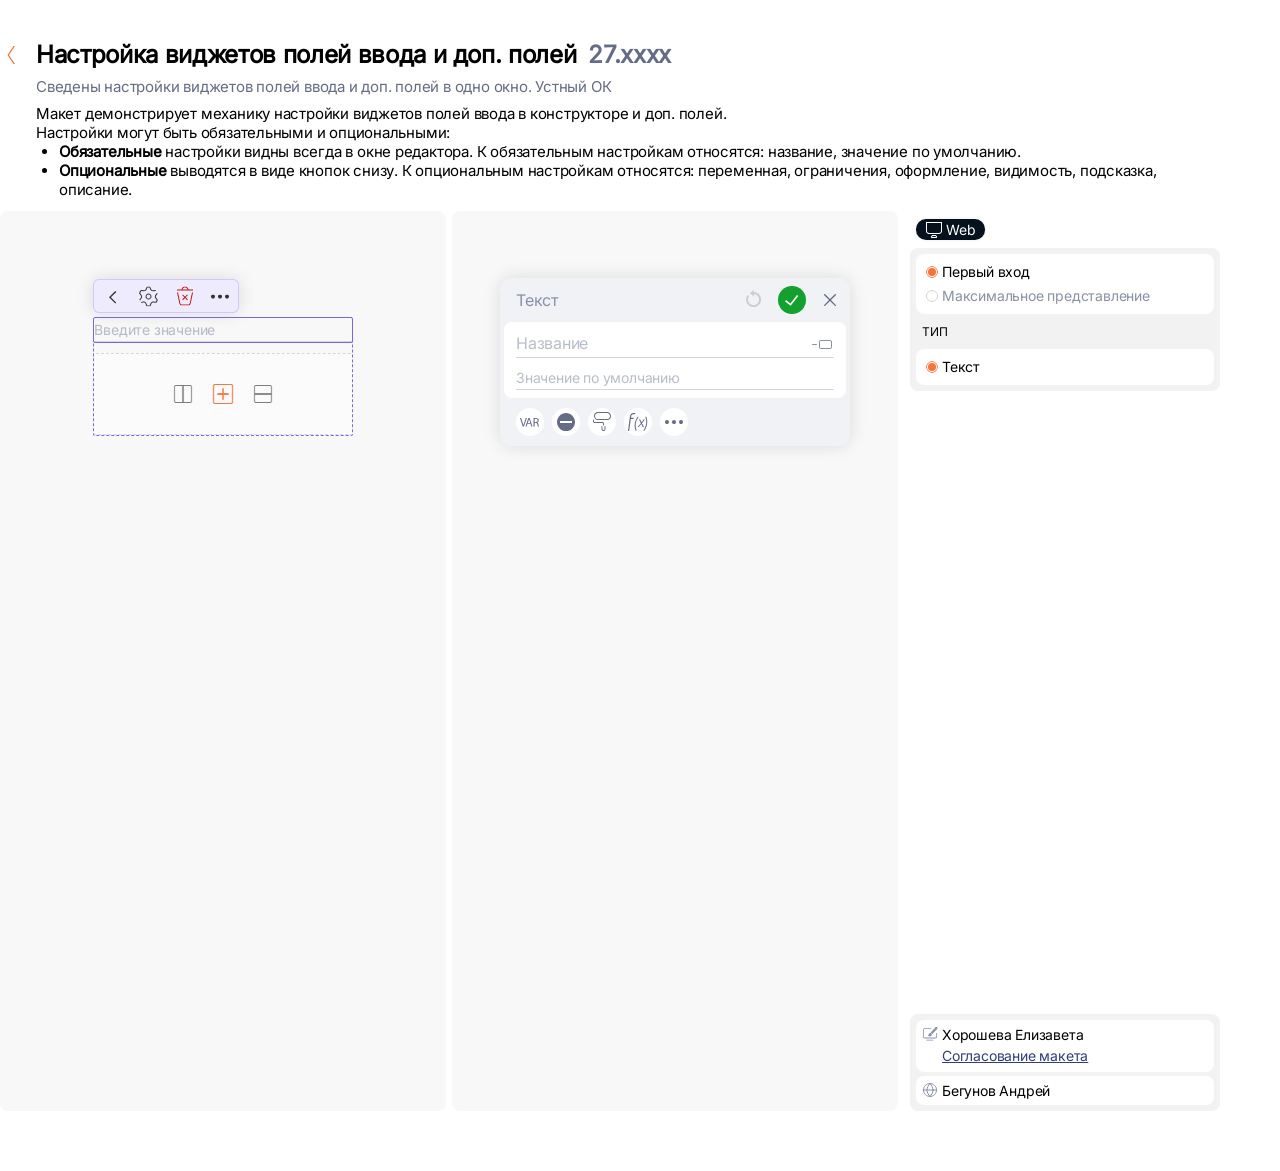
==== commit c9b85771: "Enable property controls and simplify the add menu" ====
--- a/index.html
+++ b/index.html
@@ -4,9 +4,9 @@
   <meta charset="utf-8">
   <meta name="viewport" content="width=device-width, initial-scale=1">
   <title>Настройка оформления виджетов</title>
-  <link rel="stylesheet" href="styles.css?v=demo-centered">
+  <link rel="stylesheet" href="styles.css?v=menu-clean">
   <script src="color-dialog.js" defer></script>
-  <script src="app.js?v=demo-header" defer></script>
+  <script src="app.js?v=menu-clean" defer></script>
 </head>
 <body>
   <svg xmlns="http://www.w3.org/2000/svg" aria-hidden="true" width="0" height="0" style="position: absolute">
@@ -130,17 +130,6 @@
           <div class="system-heading" id="system-type">Тип</div>
           <div class="system-card" role="radiogroup" aria-labelledby="system-type">
             <label class="system-option"><input type="radio" name="system-widget-type" value="text" checked>Текст</label>
-            <div class="system-type-divider" aria-hidden="true"></div>
-            <span class="system-option" role="radio" aria-checked="false" aria-disabled="true">Число</span>
-            <span class="system-option" role="radio" aria-checked="false" aria-disabled="true">Деньги</span>
-            <span class="system-option" role="radio" aria-checked="false" aria-disabled="true">Дата</span>
-            <span class="system-option" role="radio" aria-checked="false" aria-disabled="true">Дата и время</span>
-            <span class="system-option" role="radio" aria-checked="false" aria-disabled="true">Период</span>
-            <span class="system-option" role="radio" aria-checked="false" aria-disabled="true">Время</span>
-            <span class="system-option" role="radio" aria-checked="false" aria-disabled="true">Маска (на примере СНИЛС)</span>
-            <span class="system-option" role="radio" aria-checked="false" aria-disabled="true">Телефон</span>
-            <span class="system-option" role="radio" aria-checked="false" aria-disabled="true">IP-адрес</span>
-            <span class="system-option" role="radio" aria-checked="false" aria-disabled="true">ФИО</span>
           </div>
         </div>
         <div class="system-panel system-appearance" hidden>
--- a/styles.css
+++ b/styles.css
@@ -78,7 +78,6 @@
 .system-person { display: flex; align-items: flex-start; gap: 4px; }
 .system-person-info { display: grid; gap: 4px; padding-bottom: 2px; }
 .system-person-info a { color: #313e78; }
-.system-type-divider { height: 32px; margin-inline: 8px; background: linear-gradient(#0000000a, #0000000a) center 18px / 100% 1px no-repeat; }
 .preview-widget { max-width: 100%; }
 .toolbar {
   display: inline-flex; align-items: center; margin-bottom: 5px; border-radius: 6px;
@@ -391,7 +390,10 @@
 .footer-popup .add-menu-header { letter-spacing: 1.25px; }
 .footer-popup-anchor #footer-limits-menu { width: 240px; }
 .appearance-submenu .limits-menu-panel { padding-block: 12px; }
-.command { width: 28px; height: 28px; background: #fff; }
+.command { width: 28px; height: 28px; flex: none; background: #fff; }
+.commands-labeled { flex-wrap: wrap; row-gap: 8px; }
+.commands-labeled .command { display: inline-flex; align-items: center; gap: 4px; width: auto; padding: 0 12px; border-radius: 14px; white-space: nowrap; }
+.commands-labeled .command .inline-icon { max-width: 16px; max-height: 16px; flex: none; }
 .command:hover, .command:focus-visible { background: #fff; box-shadow: inset 0 0 0 1px #d0d0d0; }
 .command .inline-icon, .menu-icon .inline-icon { display: block; }
 .add-menu-anchor { position: relative; display: grid; }
@@ -430,10 +432,6 @@
   background: #656c87; color: white; font: 600 14px/16px Inter, Arial, sans-serif;
 }
 .menu-chevron { display: block; margin-left: auto; }
-.clickable-menu-label::after {
-  content: ""; display: inline-block; width: 6px; height: 6px; margin-left: 8px;
-  vertical-align: 2px; border-radius: 50%; background: #66cccc;
-}
 .limits-option { position: relative; }
 .limits-menu { display: none; position: absolute; top: -8px; left: 100%; z-index: 1; padding-left: 8px; }
 .limits-menu.appearance-submenu { top: -12px; }
@@ -448,11 +446,20 @@
 .added-options { display: grid; }
 .added-options .row:not(:has(.example-number)) { column-gap: 2px; }
 .added-options .row:has(.example-number) .example-close { margin-left: -4px; }
-.example-close { color: #ccc; font: 16px/1 SmallIcons; }
+.example-close { padding: 0; color: #ccc; font: 16px/1 SmallIcons; }
+.example-close:is(:hover, :focus-visible) { color: #8991a9; background: transparent; }
 .example-hint, .example-property-body { color: #8991a999; }
 .example-number, .example-pattern { border-bottom: 1px solid var(--line); }
 .example-number { min-width: 35px; }
 .example-pattern { padding-bottom: 2px; }
+.pattern-picker { position: relative; display: inline-flex; }
+.pattern-trigger { padding: 0; background: transparent; letter-spacing: inherit; }
+.pattern-trigger:is(:hover, :focus-visible) { color: #555; background: transparent; text-decoration: underline; }
+.pattern-picker .pattern-menu { width: 240px; left: -30px; top: 50%; margin-top: -28px; z-index: 6; }
+.pattern-menu .text-style-option { padding-inline: 22px 16px; letter-spacing: -.2256px; }
+.pattern-menu .text-style-option::before { left: 8px; width: 12px; height: 12px; border: 0; background: url("assets/menu-radio-empty.svg") center no-repeat; }
+.pattern-menu .text-style-option:not(.selected):hover::before { left: 8px; }
+.pattern-menu .text-style-option.selected::before { left: 8px; width: 12px; height: 12px; background: url("assets/menu-radio-selected.svg") center no-repeat; }
 .example-property { padding: 8px 10px; }
 .example-property-title { display: flex; align-items: center; gap: 2px; min-height: 24px; }
 .example-property-title strong { font-weight: 600; }
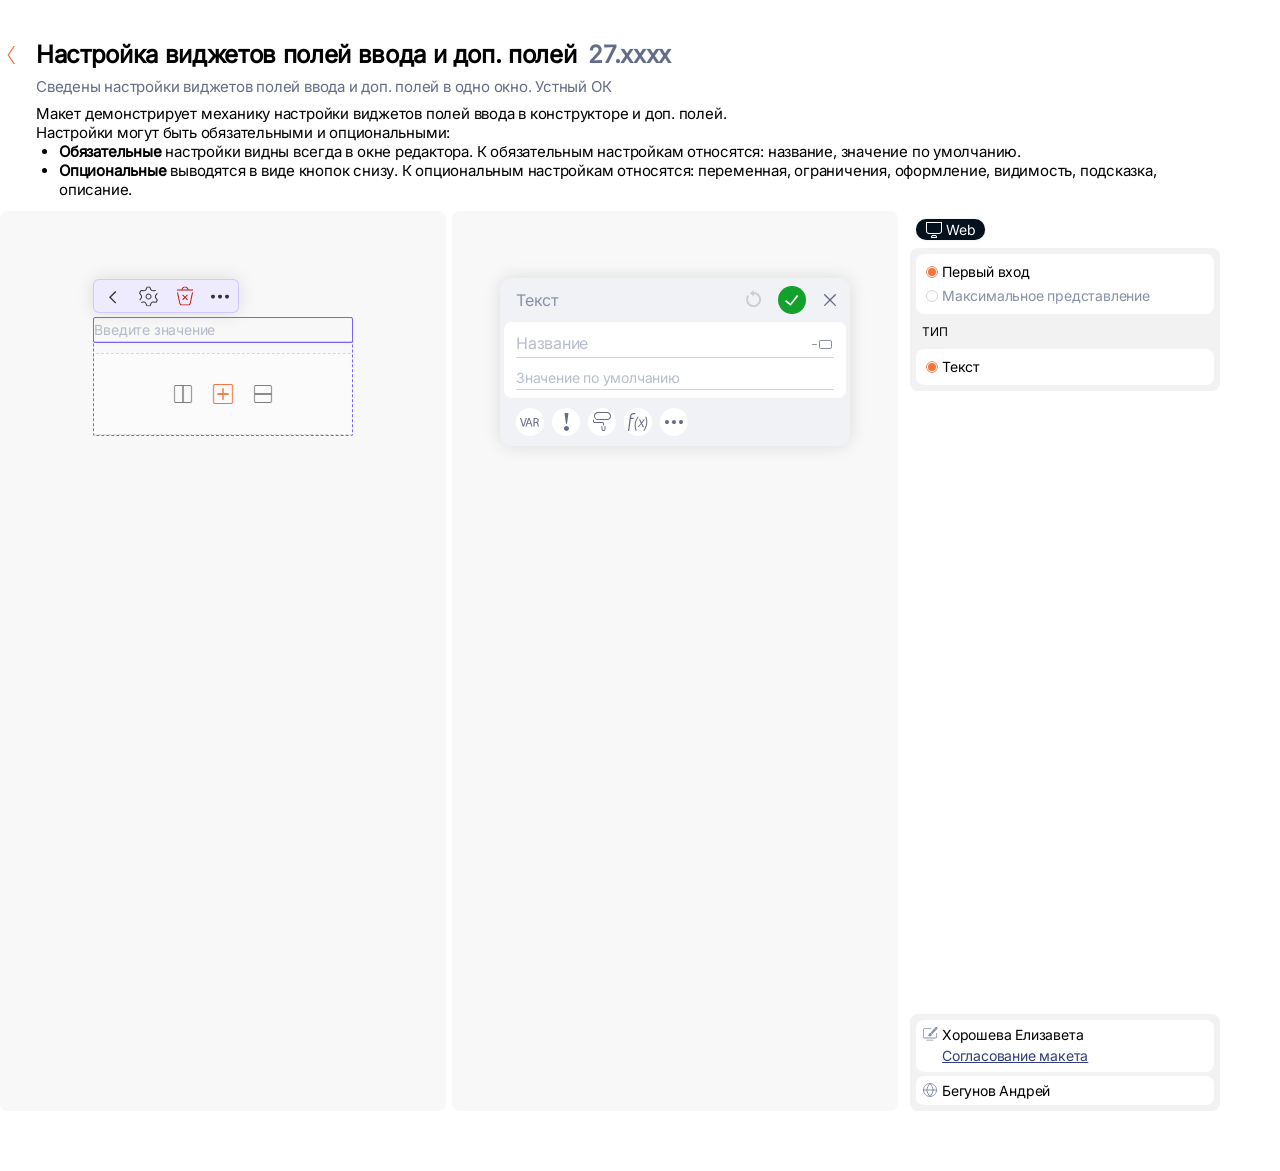
==== commit ae4f33fd: "Update the restrictions icon" ====
--- a/index.html
+++ b/index.html
@@ -6,7 +6,7 @@
   <title>Настройка оформления виджетов</title>
   <link rel="stylesheet" href="styles.css?v=menu-clean">
   <script src="color-dialog.js" defer></script>
-  <script src="app.js?v=menu-clean" defer></script>
+  <script src="app.js?v=limits-icon" defer></script>
 </head>
 <body>
   <svg xmlns="http://www.w3.org/2000/svg" aria-hidden="true" width="0" height="0" style="position: absolute">
@@ -35,8 +35,8 @@
       <symbol id="icon-footer-variable" viewBox="0 0 20 9" fill="none">
         <path d="M10.2656 4.96875L9.46875 2.57812C9.46875 2.54688 9.45312 2.51562 9.42188 2.48438V2.4375C9.39062 2.375 9.375 2.32812 9.375 2.29688V2.25C9.34375 2.21875 9.32812 2.1875 9.32812 2.15625C9.29688 2.125 9.28125 2.09375 9.28125 2.0625V2.01562C9.28125 1.98438 9.26562 1.95312 9.23438 1.92188V1.78125C9.14062 1.5625 9.0625 1.3125 9 1.03125L8.8125 1.78125C8.75 2.03125 8.67188 2.29688 8.57812 2.57812L7.78125 4.96875H10.2656ZM14.625 4.03125H15.7031C16.2969 4.03125 16.7656 3.89062 17.1094 3.60938C17.4531 3.29688 17.625 2.90625 17.625 2.4375C17.625 1.9375 17.4375 1.54688 17.0625 1.26562C16.7188 0.984375 16.2656 0.84375 15.7031 0.84375H15.5625C15.4062 0.84375 15.2344 0.859375 15.0469 0.890625C14.8906 0.890625 14.7344 0.90625 14.5781 0.9375L14.625 4.03125ZM2.76562 8.48438L0 0.09375H1.17188L2.53125 4.21875C2.6875 4.78125 2.84375 5.32812 3 5.85938C3.15625 6.35938 3.29688 6.85938 3.42188 7.35938C3.54688 6.85938 3.70312 6.34375 3.89062 5.8125V5.67188L3.9375 5.625V5.53125L3.98438 5.48438V5.4375L4.03125 5.39062V5.29688L4.07812 5.25C4.17188 4.90625 4.28125 4.5625 4.40625 4.21875L5.8125 0.09375H6.9375L3.9375 8.48438H2.76562ZM7.5 5.8125L6.65625 8.48438H5.53125L8.34375 0.09375H9.65625L12.5156 8.48438H11.3906L10.5 5.8125H7.5ZM13.5 0.1875C13.8125 0.125 14.125 0.078125 14.4375 0.046875C14.7812 0.015625 15.125 0 15.4688 0H16.0312C16.4062 0 16.7656 0.0625 17.1094 0.1875C17.4531 0.3125 17.7656 0.46875 18.0469 0.65625C18.2656 0.875 18.4219 1.10938 18.5156 1.35938C18.6406 1.60938 18.7031 1.89062 18.7031 2.20312V2.29688C18.7031 2.79688 18.5469 3.25 18.2344 3.65625C17.9531 4.03125 17.5938 4.28125 17.1562 4.40625C17.4688 4.5625 17.7344 4.79688 17.9531 5.10938C18.2031 5.39062 18.3438 5.71875 18.375 6.09375C18.4375 6.5625 18.5312 7 18.6562 7.40625C18.7812 7.78125 18.9062 8.15625 19.0312 8.53125L17.9062 8.4375C17.7812 8.15625 17.6719 7.85938 17.5781 7.54688C17.4844 7.20312 17.4062 6.84375 17.3438 6.46875C17.2188 5.875 17.0312 5.45312 16.7812 5.20312C16.5312 4.95312 16.1562 4.8125 15.6562 4.78125H14.6719V8.4375H13.5V0.1875Z" fill="#656C87"/>
       </symbol>
-      <symbol id="icon-footer-limits" viewBox="0 0 18 18" fill="none">
-        <path d="M9 0C11.5 0 13.625 0.875 15.375 2.625C17.125 4.375 18 6.5 18 9C18 11.4688 17.125 13.5938 15.375 15.375C13.625 17.125 11.5 18 9 18C6.5 18 4.375 17.125 2.625 15.375C0.875 13.5938 0 11.4688 0 9C0 6.5 0.875 4.375 2.625 2.625C4.375 0.875 6.5 0 9 0ZM15 7.96875H3V9.98438H15V7.96875Z" fill="#656C87"/>
+      <symbol id="icon-footer-limits" viewBox="0 0 5 18" fill="none">
+        <path d="M2.48438 12.9844C3.17188 12.9844 3.75 13.2344 4.21875 13.7344C4.71875 14.2031 4.96875 14.7969 4.96875 15.5156C4.96875 16.2031 4.71875 16.7969 4.21875 17.2969C3.75 17.7656 3.17188 18 2.48438 18C1.79688 18 1.20312 17.7656 0.703125 17.2969C0.234375 16.7969 0 16.2031 0 15.5156C0 14.7969 0.234375 14.2031 0.703125 13.7344C1.20312 13.2344 1.79688 12.9844 2.48438 12.9844ZM3.89062 0C4.04688 0 4.17188 0.0625 4.26562 0.1875C4.39062 0.28125 4.4375 0.40625 4.40625 0.5625L3.04688 10.5469C2.98438 10.8594 2.8125 11.0156 2.53125 11.0156H2.4375C2.15625 11.0156 1.98438 10.8594 1.92188 10.5469L0.5625 0.5625C0.53125 0.40625 0.5625 0.28125 0.65625 0.1875C0.78125 0.0625 0.921875 0 1.07812 0H3.89062Z" fill="#656C87"/>
       </symbol>
       <symbol id="icon-footer-appearance" viewBox="0 0 18 20" fill="none">
         <path d="M13.9688 0C14.5312 0 15.0469 0.109375 15.5156 0.328125C16.0156 0.546875 16.4375 0.84375 16.7812 1.21875C17.1562 1.5625 17.4531 1.98438 17.6719 2.48438C17.8906 2.95312 18 3.46875 18 4.03125C18 4.59375 17.8906 5.125 17.6719 5.625C17.4531 6.09375 17.1562 6.51562 16.7812 6.89062C16.4375 7.23438 16.0156 7.51562 15.5156 7.73438C15.0469 7.92188 14.5312 8.01562 13.9688 8.01562H4.96875C3.875 8.01562 2.9375 7.625 2.15625 6.84375C1.375 6.0625 0.984375 5.125 0.984375 4.03125C0.984375 3.46875 1.07812 2.95312 1.26562 2.48438C1.48438 1.98438 1.76562 1.5625 2.10938 1.21875C2.48438 0.84375 2.90625 0.546875 3.375 0.328125C3.875 0.109375 4.40625 0 4.96875 0H13.9688ZM1.96875 4.03125C1.96875 4.84375 2.26562 5.54688 2.85938 6.14062C3.45312 6.73438 4.15625 7.03125 4.96875 7.03125H13.9688C14.8125 7.03125 15.5156 6.73438 16.0781 6.14062C16.6719 5.54688 16.9688 4.84375 16.9688 4.03125C16.9688 3.1875 16.6719 2.48438 16.0781 1.92188C15.5156 1.32812 14.8125 1.03125 13.9688 1.03125H4.96875C4.15625 1.03125 3.45312 1.32812 2.85938 1.92188C2.26562 2.48438 1.96875 3.1875 1.96875 4.03125ZM0.46875 7.5C0.8125 7.5 0.984375 7.67188 0.984375 8.01562V9.51562C0.984375 9.85938 1.15625 10.0312 1.5 10.0312H9.46875C9.90625 10.0312 10.2656 10.1719 10.5469 10.4531C10.8281 10.7344 10.9688 11.0938 10.9688 11.5312V13.0312C10.9688 13.3438 10.8125 13.5 10.5 13.5C10.1562 13.5 9.98438 13.3438 9.98438 13.0312V11.5312C9.98438 11.1875 9.8125 11.0156 9.46875 11.0156H1.5C1.0625 11.0156 0.703125 10.875 0.421875 10.5938C0.140625 10.3125 0 9.95312 0 9.51562V8.01562C0 7.67188 0.15625 7.5 0.46875 7.5ZM9 14.0156C9.3125 14.0156 9.46875 14.1875 9.46875 14.5312V17.0156C9.46875 17.2969 9.5625 17.5312 9.75 17.7188C9.96875 17.9062 10.2188 18 10.5 18C10.75 18 10.9688 17.9062 11.1562 17.7188C11.375 17.5312 11.4844 17.2969 11.4844 17.0156V14.5312C11.4844 14.1875 11.6562 14.0156 12 14.0156C12.3125 14.0156 12.4688 14.1875 12.4688 14.5312V17.0156C12.4688 17.5781 12.2656 18.0625 11.8594 18.4688C11.4844 18.8438 11.0312 19.0312 10.5 19.0312C9.9375 19.0312 9.45312 18.8438 9.04688 18.4688C8.67188 18.0625 8.48438 17.5781 8.48438 17.0156V14.5312C8.48438 14.1875 8.65625 14.0156 9 14.0156Z" fill="#656C87"/>
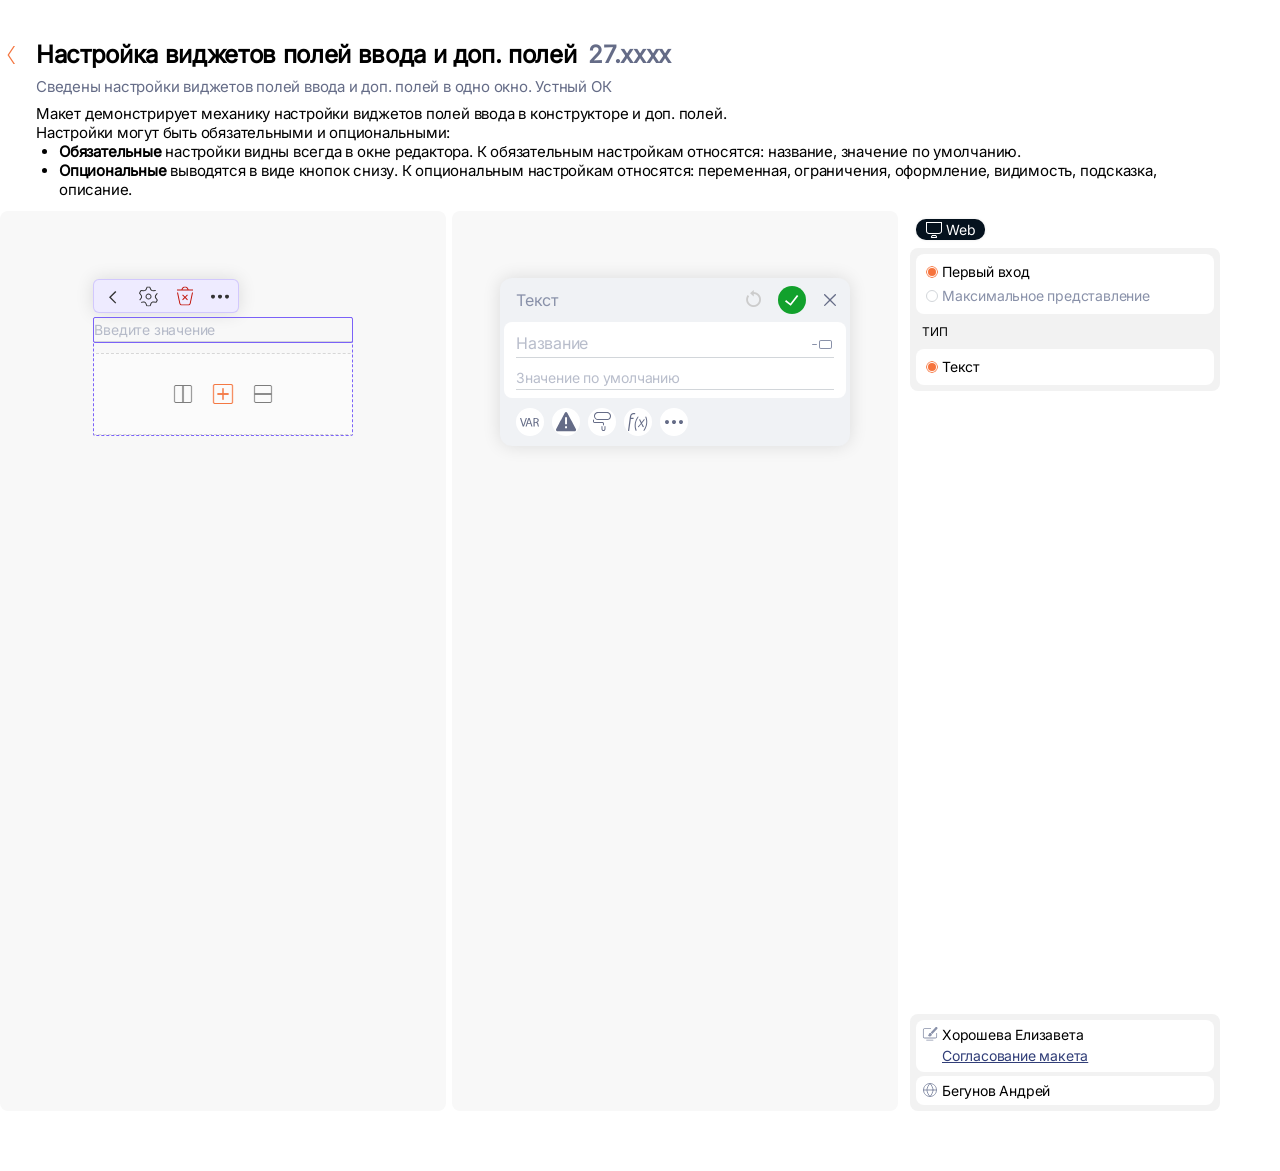
==== commit fdce004f: "Use the warning triangle for restrictions" ====
--- a/index.html
+++ b/index.html
@@ -6,7 +6,7 @@
   <title>Настройка оформления виджетов</title>
   <link rel="stylesheet" href="styles.css?v=menu-clean">
   <script src="color-dialog.js" defer></script>
-  <script src="app.js?v=limits-icon" defer></script>
+  <script src="app.js?v=limits-warning-icon" defer></script>
 </head>
 <body>
   <svg xmlns="http://www.w3.org/2000/svg" aria-hidden="true" width="0" height="0" style="position: absolute">
@@ -35,8 +35,8 @@
       <symbol id="icon-footer-variable" viewBox="0 0 20 9" fill="none">
         <path d="M10.2656 4.96875L9.46875 2.57812C9.46875 2.54688 9.45312 2.51562 9.42188 2.48438V2.4375C9.39062 2.375 9.375 2.32812 9.375 2.29688V2.25C9.34375 2.21875 9.32812 2.1875 9.32812 2.15625C9.29688 2.125 9.28125 2.09375 9.28125 2.0625V2.01562C9.28125 1.98438 9.26562 1.95312 9.23438 1.92188V1.78125C9.14062 1.5625 9.0625 1.3125 9 1.03125L8.8125 1.78125C8.75 2.03125 8.67188 2.29688 8.57812 2.57812L7.78125 4.96875H10.2656ZM14.625 4.03125H15.7031C16.2969 4.03125 16.7656 3.89062 17.1094 3.60938C17.4531 3.29688 17.625 2.90625 17.625 2.4375C17.625 1.9375 17.4375 1.54688 17.0625 1.26562C16.7188 0.984375 16.2656 0.84375 15.7031 0.84375H15.5625C15.4062 0.84375 15.2344 0.859375 15.0469 0.890625C14.8906 0.890625 14.7344 0.90625 14.5781 0.9375L14.625 4.03125ZM2.76562 8.48438L0 0.09375H1.17188L2.53125 4.21875C2.6875 4.78125 2.84375 5.32812 3 5.85938C3.15625 6.35938 3.29688 6.85938 3.42188 7.35938C3.54688 6.85938 3.70312 6.34375 3.89062 5.8125V5.67188L3.9375 5.625V5.53125L3.98438 5.48438V5.4375L4.03125 5.39062V5.29688L4.07812 5.25C4.17188 4.90625 4.28125 4.5625 4.40625 4.21875L5.8125 0.09375H6.9375L3.9375 8.48438H2.76562ZM7.5 5.8125L6.65625 8.48438H5.53125L8.34375 0.09375H9.65625L12.5156 8.48438H11.3906L10.5 5.8125H7.5ZM13.5 0.1875C13.8125 0.125 14.125 0.078125 14.4375 0.046875C14.7812 0.015625 15.125 0 15.4688 0H16.0312C16.4062 0 16.7656 0.0625 17.1094 0.1875C17.4531 0.3125 17.7656 0.46875 18.0469 0.65625C18.2656 0.875 18.4219 1.10938 18.5156 1.35938C18.6406 1.60938 18.7031 1.89062 18.7031 2.20312V2.29688C18.7031 2.79688 18.5469 3.25 18.2344 3.65625C17.9531 4.03125 17.5938 4.28125 17.1562 4.40625C17.4688 4.5625 17.7344 4.79688 17.9531 5.10938C18.2031 5.39062 18.3438 5.71875 18.375 6.09375C18.4375 6.5625 18.5312 7 18.6562 7.40625C18.7812 7.78125 18.9062 8.15625 19.0312 8.53125L17.9062 8.4375C17.7812 8.15625 17.6719 7.85938 17.5781 7.54688C17.4844 7.20312 17.4062 6.84375 17.3438 6.46875C17.2188 5.875 17.0312 5.45312 16.7812 5.20312C16.5312 4.95312 16.1562 4.8125 15.6562 4.78125H14.6719V8.4375H13.5V0.1875Z" fill="#656C87"/>
       </symbol>
-      <symbol id="icon-footer-limits" viewBox="0 0 5 18" fill="none">
-        <path d="M2.48438 12.9844C3.17188 12.9844 3.75 13.2344 4.21875 13.7344C4.71875 14.2031 4.96875 14.7969 4.96875 15.5156C4.96875 16.2031 4.71875 16.7969 4.21875 17.2969C3.75 17.7656 3.17188 18 2.48438 18C1.79688 18 1.20312 17.7656 0.703125 17.2969C0.234375 16.7969 0 16.2031 0 15.5156C0 14.7969 0.234375 14.2031 0.703125 13.7344C1.20312 13.2344 1.79688 12.9844 2.48438 12.9844ZM3.89062 0C4.04688 0 4.17188 0.0625 4.26562 0.1875C4.39062 0.28125 4.4375 0.40625 4.40625 0.5625L3.04688 10.5469C2.98438 10.8594 2.8125 11.0156 2.53125 11.0156H2.4375C2.15625 11.0156 1.98438 10.8594 1.92188 10.5469L0.5625 0.5625C0.53125 0.40625 0.5625 0.28125 0.65625 0.1875C0.78125 0.0625 0.921875 0 1.07812 0H3.89062Z" fill="#656C87"/>
+      <symbol id="icon-footer-limits" viewBox="0 0 21 20" fill="none">
+        <path d="M19.7344 16.6875C19.9531 17.0625 20.0625 17.4219 20.0625 17.7656C20.0625 18.0156 19.9531 18.3281 19.7344 18.7031C19.5156 19.0469 19.0312 19.2188 18.2812 19.2188H1.78125C1.03125 19.2188 0.546875 19.0469 0.328125 18.7031C0.109375 18.3281 0 18.0156 0 17.7656C0 17.4219 0.109375 17.0625 0.328125 16.6875L3.23438 11.25C3.57812 10.5938 4 9.79688 4.5 8.85938C5.03125 7.89062 5.46875 7.0625 5.8125 6.375L8.71875 0.984375C9.09375 0.328125 9.53125 0 10.0312 0C10.5312 0 10.9688 0.328125 11.3438 0.984375L14.25 6.375C14.5938 7.03125 15.0156 7.84375 15.5156 8.8125C16.0469 9.75 16.4844 10.5469 16.8281 11.2031L19.7344 16.6875ZM11.0156 5.20312H9.04688V12.2344H11.0156V5.20312ZM11.0156 14.2031H9.04688V16.2188H11.0156V14.2031Z" fill="#656C87"/>
       </symbol>
       <symbol id="icon-footer-appearance" viewBox="0 0 18 20" fill="none">
         <path d="M13.9688 0C14.5312 0 15.0469 0.109375 15.5156 0.328125C16.0156 0.546875 16.4375 0.84375 16.7812 1.21875C17.1562 1.5625 17.4531 1.98438 17.6719 2.48438C17.8906 2.95312 18 3.46875 18 4.03125C18 4.59375 17.8906 5.125 17.6719 5.625C17.4531 6.09375 17.1562 6.51562 16.7812 6.89062C16.4375 7.23438 16.0156 7.51562 15.5156 7.73438C15.0469 7.92188 14.5312 8.01562 13.9688 8.01562H4.96875C3.875 8.01562 2.9375 7.625 2.15625 6.84375C1.375 6.0625 0.984375 5.125 0.984375 4.03125C0.984375 3.46875 1.07812 2.95312 1.26562 2.48438C1.48438 1.98438 1.76562 1.5625 2.10938 1.21875C2.48438 0.84375 2.90625 0.546875 3.375 0.328125C3.875 0.109375 4.40625 0 4.96875 0H13.9688ZM1.96875 4.03125C1.96875 4.84375 2.26562 5.54688 2.85938 6.14062C3.45312 6.73438 4.15625 7.03125 4.96875 7.03125H13.9688C14.8125 7.03125 15.5156 6.73438 16.0781 6.14062C16.6719 5.54688 16.9688 4.84375 16.9688 4.03125C16.9688 3.1875 16.6719 2.48438 16.0781 1.92188C15.5156 1.32812 14.8125 1.03125 13.9688 1.03125H4.96875C4.15625 1.03125 3.45312 1.32812 2.85938 1.92188C2.26562 2.48438 1.96875 3.1875 1.96875 4.03125ZM0.46875 7.5C0.8125 7.5 0.984375 7.67188 0.984375 8.01562V9.51562C0.984375 9.85938 1.15625 10.0312 1.5 10.0312H9.46875C9.90625 10.0312 10.2656 10.1719 10.5469 10.4531C10.8281 10.7344 10.9688 11.0938 10.9688 11.5312V13.0312C10.9688 13.3438 10.8125 13.5 10.5 13.5C10.1562 13.5 9.98438 13.3438 9.98438 13.0312V11.5312C9.98438 11.1875 9.8125 11.0156 9.46875 11.0156H1.5C1.0625 11.0156 0.703125 10.875 0.421875 10.5938C0.140625 10.3125 0 9.95312 0 9.51562V8.01562C0 7.67188 0.15625 7.5 0.46875 7.5ZM9 14.0156C9.3125 14.0156 9.46875 14.1875 9.46875 14.5312V17.0156C9.46875 17.2969 9.5625 17.5312 9.75 17.7188C9.96875 17.9062 10.2188 18 10.5 18C10.75 18 10.9688 17.9062 11.1562 17.7188C11.375 17.5312 11.4844 17.2969 11.4844 17.0156V14.5312C11.4844 14.1875 11.6562 14.0156 12 14.0156C12.3125 14.0156 12.4688 14.1875 12.4688 14.5312V17.0156C12.4688 17.5781 12.2656 18.0625 11.8594 18.4688C11.4844 18.8438 11.0312 19.0312 10.5 19.0312C9.9375 19.0312 9.45312 18.8438 9.04688 18.4688C8.67188 18.0625 8.48438 17.5781 8.48438 17.0156V14.5312C8.48438 14.1875 8.65625 14.0156 9 14.0156Z" fill="#656C87"/>
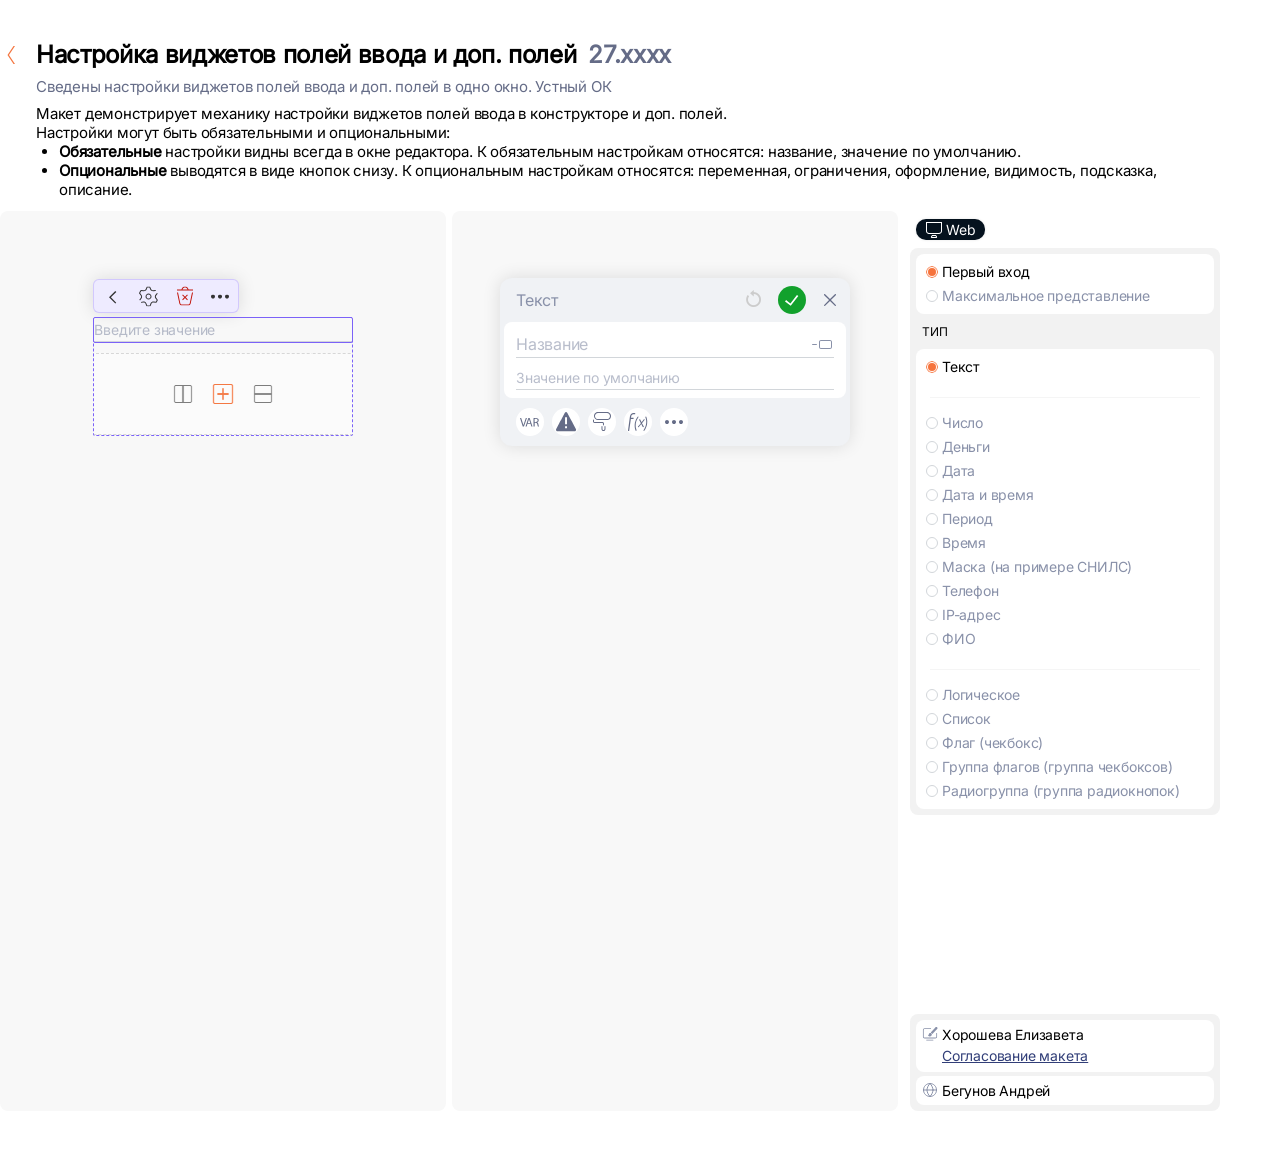
==== commit 31c63cc0: "Add widget types and refine demo settings" ====
--- a/index.html
+++ b/index.html
@@ -4,9 +4,9 @@
   <meta charset="utf-8">
   <meta name="viewport" content="width=device-width, initial-scale=1">
   <title>Настройка оформления виджетов</title>
-  <link rel="stylesheet" href="styles.css?v=menu-clean">
+  <link rel="stylesheet" href="styles.css?v=full-name-font-size">
   <script src="color-dialog.js" defer></script>
-  <script src="app.js?v=limits-warning-icon" defer></script>
+  <script src="app.js?v=full-name-widget" defer></script>
 </head>
 <body>
   <svg xmlns="http://www.w3.org/2000/svg" aria-hidden="true" width="0" height="0" style="position: absolute">
@@ -28,9 +28,6 @@
       </symbol>
       <symbol id="icon-close" viewBox="0 0 12 12" fill="none">
         <path d="M11.7917 10.875C11.9306 10.9861 12 11.1389 12 11.3333C12 11.5278 11.9306 11.6806 11.7917 11.7917C11.7361 11.875 11.6667 11.9306 11.5833 11.9583C11.5 11.9861 11.4167 12 11.3333 12C11.25 12 11.1667 11.9861 11.0833 11.9583C11 11.9306 10.9306 11.875 10.875 11.7917L6 6.95833L1.125 11.7917C1.06944 11.875 1 11.9306 0.916667 11.9583C0.833333 11.9861 0.75 12 0.666667 12C0.583333 12 0.5 11.9861 0.416667 11.9583C0.333333 11.9306 0.263889 11.875 0.208333 11.7917C0.0694444 11.6806 0 11.5278 0 11.3333C0 11.1389 0.0694444 10.9861 0.208333 10.875L5.04167 6L0.208333 1.125C0.0694444 1.01389 0 0.861111 0 0.666667C0 0.472222 0.0694444 0.319444 0.208333 0.208333C0.319444 0.0694444 0.472222 0 0.666667 0C0.861111 0 1.01389 0.0694444 1.125 0.208333L6 5.04167L10.875 0.208333C10.9861 0.0694444 11.1389 0 11.3333 0C11.5278 0 11.6806 0.0694444 11.7917 0.208333C11.9306 0.319444 12 0.472222 12 0.666667C12 0.861111 11.9306 1.01389 11.7917 1.125L6.95833 6L11.7917 10.875Z" fill="#656C87"/>
-      </symbol>
-      <symbol id="icon-close-hover" viewBox="0 0 12 12" fill="none">
-        <path d="M11.7917 10.875C11.9306 10.9861 12 11.1389 12 11.3333C12 11.5278 11.9306 11.6806 11.7917 11.7917C11.7361 11.875 11.6667 11.9306 11.5833 11.9583C11.5 11.9861 11.4167 12 11.3333 12C11.25 12 11.1667 11.9861 11.0833 11.9583C11 11.9306 10.9306 11.875 10.875 11.7917L6 6.95833L1.125 11.7917C1.06944 11.875 1 11.9306 0.916667 11.9583C0.833333 11.9861 0.75 12 0.666667 12C0.583333 12 0.5 11.9861 0.416667 11.9583C0.333333 11.9306 0.263889 11.875 0.208333 11.7917C0.0694444 11.6806 0 11.5278 0 11.3333C0 11.1389 0.0694444 10.9861 0.208333 10.875L5.04167 6L0.208333 1.125C0.0694444 1.01389 0 0.861111 0 0.666667C0 0.472222 0.0694444 0.319444 0.208333 0.208333C0.319444 0.0694444 0.472222 0 0.666667 0C0.861111 0 1.01389 0.0694444 1.125 0.208333L6 5.04167L10.875 0.208333C10.9861 0.0694444 11.1389 0 11.3333 0C11.5278 0 11.6806 0.0694444 11.7917 0.208333C11.9306 0.319444 12 0.472222 12 0.666667C12 0.861111 11.9306 1.01389 11.7917 1.125L6.95833 6L11.7917 10.875Z" fill="#1E5391"/>
       </symbol>
       <symbol id="icon-footer-variable" viewBox="0 0 20 9" fill="none">
         <path d="M10.2656 4.96875L9.46875 2.57812C9.46875 2.54688 9.45312 2.51562 9.42188 2.48438V2.4375C9.39062 2.375 9.375 2.32812 9.375 2.29688V2.25C9.34375 2.21875 9.32812 2.1875 9.32812 2.15625C9.29688 2.125 9.28125 2.09375 9.28125 2.0625V2.01562C9.28125 1.98438 9.26562 1.95312 9.23438 1.92188V1.78125C9.14062 1.5625 9.0625 1.3125 9 1.03125L8.8125 1.78125C8.75 2.03125 8.67188 2.29688 8.57812 2.57812L7.78125 4.96875H10.2656ZM14.625 4.03125H15.7031C16.2969 4.03125 16.7656 3.89062 17.1094 3.60938C17.4531 3.29688 17.625 2.90625 17.625 2.4375C17.625 1.9375 17.4375 1.54688 17.0625 1.26562C16.7188 0.984375 16.2656 0.84375 15.7031 0.84375H15.5625C15.4062 0.84375 15.2344 0.859375 15.0469 0.890625C14.8906 0.890625 14.7344 0.90625 14.5781 0.9375L14.625 4.03125ZM2.76562 8.48438L0 0.09375H1.17188L2.53125 4.21875C2.6875 4.78125 2.84375 5.32812 3 5.85938C3.15625 6.35938 3.29688 6.85938 3.42188 7.35938C3.54688 6.85938 3.70312 6.34375 3.89062 5.8125V5.67188L3.9375 5.625V5.53125L3.98438 5.48438V5.4375L4.03125 5.39062V5.29688L4.07812 5.25C4.17188 4.90625 4.28125 4.5625 4.40625 4.21875L5.8125 0.09375H6.9375L3.9375 8.48438H2.76562ZM7.5 5.8125L6.65625 8.48438H5.53125L8.34375 0.09375H9.65625L12.5156 8.48438H11.3906L10.5 5.8125H7.5ZM13.5 0.1875C13.8125 0.125 14.125 0.078125 14.4375 0.046875C14.7812 0.015625 15.125 0 15.4688 0H16.0312C16.4062 0 16.7656 0.0625 17.1094 0.1875C17.4531 0.3125 17.7656 0.46875 18.0469 0.65625C18.2656 0.875 18.4219 1.10938 18.5156 1.35938C18.6406 1.60938 18.7031 1.89062 18.7031 2.20312V2.29688C18.7031 2.79688 18.5469 3.25 18.2344 3.65625C17.9531 4.03125 17.5938 4.28125 17.1562 4.40625C17.4688 4.5625 17.7344 4.79688 17.9531 5.10938C18.2031 5.39062 18.3438 5.71875 18.375 6.09375C18.4375 6.5625 18.5312 7 18.6562 7.40625C18.7812 7.78125 18.9062 8.15625 19.0312 8.53125L17.9062 8.4375C17.7812 8.15625 17.6719 7.85938 17.5781 7.54688C17.4844 7.20312 17.4062 6.84375 17.3438 6.46875C17.2188 5.875 17.0312 5.45312 16.7812 5.20312C16.5312 4.95312 16.1562 4.8125 15.6562 4.78125H14.6719V8.4375H13.5V0.1875Z" fill="#656C87"/>
@@ -94,7 +91,16 @@
             <div class="widget-preview" id="widget-preview" aria-label="Предпросмотр текстового поля">
               <div class="widget-content">
                 <span id="preview-label" hidden></span>
+                <span class="phone-flag preview-phone-flag" data-country="RU" hidden aria-hidden="true"></span>
                 <span class="preview-input-wrap"><input id="preview-text" type="text" aria-label="Предпросмотр текстового поля" placeholder="Введите значение" autocomplete="off"></span>
+                <span class="preview-input-wrap preview-full-name" hidden role="group" aria-label="ФИО">
+                  <input type="text" aria-label="Фамилия" placeholder="Фамилия" autocomplete="off">
+                  <input type="text" aria-label="Имя" placeholder="Имя" autocomplete="off">
+                  <input type="text" aria-label="Отчество" placeholder="Отчество" autocomplete="off">
+                </span>
+                <span id="preview-period-dash" hidden aria-hidden="true">-</span>
+                <span class="preview-input-wrap" hidden><input id="preview-period-end" type="text" inputmode="numeric" aria-label="Конец периода" autocomplete="off"></span>
+                <span class="date-calendar preview-calendar" hidden aria-hidden="true">&#xe6c4;</span>
               </div>
             </div>
           </div>
@@ -130,6 +136,23 @@
           <div class="system-heading" id="system-type">Тип</div>
           <div class="system-card" role="radiogroup" aria-labelledby="system-type">
             <label class="system-option"><input type="radio" name="system-widget-type" value="text" checked>Текст</label>
+            <div class="system-type-divider" aria-hidden="true"></div>
+            <label class="system-option"><input type="radio" name="system-widget-type" value="number">Число</label>
+            <label class="system-option"><input type="radio" name="system-widget-type" value="money">Деньги</label>
+            <label class="system-option"><input type="radio" name="system-widget-type" value="date">Дата</label>
+            <label class="system-option"><input type="radio" name="system-widget-type" value="datetime">Дата и время</label>
+            <label class="system-option"><input type="radio" name="system-widget-type" value="period">Период</label>
+            <label class="system-option"><input type="radio" name="system-widget-type" value="time">Время</label>
+            <label class="system-option"><input type="radio" name="system-widget-type" value="mask">Маска (на примере СНИЛС)</label>
+            <label class="system-option"><input type="radio" name="system-widget-type" value="phone">Телефон</label>
+            <label class="system-option"><input type="radio" name="system-widget-type" value="ip">IP-адрес</label>
+            <label class="system-option"><input type="radio" name="system-widget-type" value="fullName">ФИО</label>
+            <div class="system-type-divider" aria-hidden="true"></div>
+            <span class="system-option" role="radio" aria-checked="false" aria-disabled="true">Логическое</span>
+            <span class="system-option" role="radio" aria-checked="false" aria-disabled="true">Список</span>
+            <span class="system-option" role="radio" aria-checked="false" aria-disabled="true">Флаг (чекбокс)</span>
+            <span class="system-option" role="radio" aria-checked="false" aria-disabled="true">Группа флагов (группа чекбоксов)</span>
+            <span class="system-option" role="radio" aria-checked="false" aria-disabled="true">Радиогруппа (группа радиокнопок)</span>
           </div>
         </div>
         <div class="system-panel system-appearance" hidden>
--- a/styles.css
+++ b/styles.css
@@ -68,6 +68,7 @@
 .system-option { display: flex; align-items: center; min-height: 24px; color: var(--muted); line-height: 1.4; }
 label.system-option { position: relative; cursor: pointer; }
 .system-option input { position: absolute; opacity: 0; width: 12px; height: 12px; margin: 0 4px; }
+.system-type-divider { height: 32px; margin-inline: 8px; background: linear-gradient(#0000000a, #0000000a) center 18px / 100% 1px no-repeat; }
 .system-option::before { content: ""; box-sizing: border-box; flex: 0 0 12px; height: 12px; margin: 0 4px; border: 1px solid var(--line); border-radius: 50%; }
 .system-option:has(input:not(:checked)):is(:hover, :focus-within) { text-decoration: underline; text-decoration-skip-ink: none; text-underline-position: from-font; }
 .system-option:has(input:not(:checked)):is(:hover, :focus-within)::before { border-color: #f6733c; }
@@ -102,17 +103,21 @@
 }
 .widget-content { display: flex; align-items: inherit; gap: inherit; flex: 1; min-width: 0; height: 100%; }
 .preview-input-wrap { position: relative; display: flex; align-items: inherit; flex: 1; min-width: 0; height: 100%; }
+.widget-frame[data-placement="left"] #preview-label:not([hidden]),
+.widget-frame[data-placement="left"] #preview-label:not([hidden]) ~ :is(.preview-input-wrap, #preview-period-dash) {
+  align-self: baseline;
+}
 .preview-input-wrap:has(> input:required)::after {
   content: ""; position: absolute; left: 0; bottom: calc(-1.5px - var(--preview-input-border-width, 0px) / 2);
   width: 15px; height: 3px; pointer-events: none;
   background: radial-gradient(ellipse 10px 2.17px at 5px 50%, #f86a62, #fa8f89bf 20%, #fcb5b180 40%, #fff0 80%);
 }
-#preview-text, #preview-label { overflow: hidden; text-overflow: ellipsis; white-space: nowrap; }
-#preview-text {
+#preview-text, #preview-period-end, #preview-label { overflow: hidden; text-overflow: ellipsis; white-space: nowrap; }
+:is(#preview-text, #preview-period-end) {
   flex: 1; min-width: 0; min-height: 0; padding: 0;
   border: 0; background: transparent; letter-spacing: inherit;
 }
-#preview-text::placeholder { color: var(--preview-placeholder-color, #8991a999); opacity: 1; }
+:is(#preview-text, #preview-period-end)::placeholder { color: var(--preview-placeholder-color, #8991a999); opacity: 1; }
 .with-label-above .widget-frame, .widget-frame[data-placement="small-above"] { display: flex; flex-direction: column; }
 .widget-frame > #preview-label { flex: 0 0 24px; padding-top: 1px; align-content: center; }
 .with-label-above .widget-frame > #preview-label { padding: 0 0 1px; }
@@ -199,6 +204,10 @@
 }
 [data-view="label"] [data-model="label.gap"] { width: 40px; }
 .card { background: #fff; border-radius: 8px; padding: 8px 12px; }
+.calendar-card .compact { width: 40px; appearance: textfield; }
+.calendar-card .compact::-webkit-inner-spin-button,
+.calendar-card .compact::-webkit-outer-spin-button { -webkit-appearance: none; margin: 0; }
+.calendar-gap-label { margin-inline-start: auto; }
 .row { display: flex; align-items: center; gap: 8px; min-height: 24px; }
 .row + .row { margin-top: 8px; }
 .row-label { color: var(--muted); }
@@ -261,22 +270,35 @@
 .name-caption { font-size: 14px; margin-left: auto; }
 .name-icon { margin-left: auto; color: #ccc; font: 16px/1 SmallIcons; }
 .name-caption + .name-icon { margin-left: 0; }
+.full-name-defaults, .preview-full-name {
+  display: grid; grid-template-columns: minmax(0, 1.3fr) minmax(0, .9fr) minmax(0, 1.3fr);
+  align-items: center; column-gap: 8px; min-width: 0;
+}
+.full-name-defaults { border-bottom: 1px solid var(--line); }
+.full-name-defaults input, .full-name-defaults input::placeholder { font-size: 14px; }
+.full-name-defaults input, .preview-full-name input { min-width: 0; width: 100%; padding: 0; border: 0; background: transparent; }
+.full-name-defaults input + input, .preview-full-name input + input { border-inline-start: 1px solid #0000000a; padding-inline-start: 8px; }
+.preview-full-name input::placeholder { color: var(--preview-placeholder-color, #8991a999); opacity: 1; }
+.preview-full-name.full-name-two-rows { grid-template-columns: repeat(2, minmax(0, 1fr)); align-content: center; }
+.preview-full-name.full-name-two-rows input:first-child { grid-column: 1 / -1; }
+.preview-full-name.full-name-two-rows input:nth-child(2) { border-inline-start: 0; padding-inline-start: 0; }
+.mask-settings { display: grid; gap: 4px; }
+.mask-help { margin: 0; color: #ccc; font-size: 12px; letter-spacing: -.1692px; }
 .metadata-text-row { display: flex; align-items: center; gap: 4px; }
 .metadata-text-row:has(.with-icon) { gap: 8px; }
 .metadata-text-control { position: relative; flex: 1; min-width: 0; }
 .metadata-text-control input { display: block; height: 24px; min-height: 24px; padding: 0; font-size: 14px; letter-spacing: inherit; }
 .metadata-text-control input:not(:placeholder-shown) { padding-right: 82px; }
 .metadata-text-control.with-icon { --label-controls-width: 26px; }
-.metadata-text-control.with-icon input { height: 28px; padding-right: var(--label-controls-width); color: var(--label-text-color); }
+.metadata-text-control.with-icon input { height: 28px; padding-right: var(--label-controls-width); color: var(--label-text-color); font-size: 16px; letter-spacing: -.2256px; }
 .metadata-text-control.with-icon input:not(:placeholder-shown) { padding-right: calc(var(--label-controls-width) + 72px); }
-.metadata-text-control.with-icon input::placeholder { font-size: 16px; letter-spacing: -.2256px; }
 .metadata-text-caption { position: absolute; right: 0; top: 50%; transform: translateY(-50%); pointer-events: none; }
 .metadata-text-control.with-icon .metadata-text-caption { right: calc(var(--label-controls-width) + 4px); }
 .label-placement { position: absolute; right: 0; top: calc(50% - 12px); }
 .metadata-text-icon { display: grid; place-items: center; width: 24px; height: 24px; padding: 0; border-radius: 4px; }
 .metadata-text-icon img { display: block; }
 .metadata-text-icon:is(:hover, :focus-visible) { background: transparent; }
-.metadata-text-icon[data-placement="none"]:is(:hover, :focus-visible) img { content: url("assets/label-placement-hover.svg"); }
+.metadata-text-icon[data-placement="none"]:is(:hover, :focus-visible) img:not(.period-none-icon img) { content: url("assets/label-placement-hover.svg"); }
 .metadata-text-icon[data-placement="left"]:is(:hover, :focus-visible) img { content: url("assets/label-left-hover.svg"); }
 .metadata-text-icon[data-placement="above"]:is(:hover, :focus-visible) img { content: url("assets/label-above-hover.svg"); }
 .metadata-text-icon[data-placement="small-above"]:is(:hover, :focus-visible) img { content: url("assets/label-small-above-hover.svg"); }
@@ -356,7 +378,7 @@
   width: 28px; height: 28px; padding: 0; border-radius: 50%; background: #d7d7d7;
 }
 .text-style-close:hover, .text-style-close:focus-visible { background: #d0d0d0; }
-.text-style-close img { display: block; filter: brightness(0) invert(1); }
+.text-style-close img, .text-style-close svg { display: block; filter: brightness(0) invert(1); }
 .label-placement .label-placement-menu {
   z-index: 6; left: calc(-58px + var(--menu-shift, 0px)); margin-top: -28px;
   width: min(270px, calc(100vw - 30px)); padding: 8px 8px 12px; border-radius: 8px;
@@ -372,6 +394,7 @@
   content: ""; flex: 1; height: 1px; background: rgb(0 0 0 / 4%);
 }
 .label-placement-option .menu-icon { flex-basis: 32px; justify-items: start; padding-left: 2px; }
+.period-none-icon { display: grid; place-items: center; width: 20px; height: 14px; }
 .add-menu-item.label-placement-option:is(:hover, :focus-visible) { background: #f1f2f7; }
 .label-placement-option[aria-pressed="true"]::after, .label-placement-option:is(:hover, :focus-visible)::after {
   content: ""; position: absolute; right: 13px; top: 50%; transform: translateY(-50%);
@@ -385,11 +408,9 @@
 .footer-popup-anchor { position: relative; display: grid; }
 .footer-popup-anchor .footer-popup {
   z-index: 6; top: -8px; left: calc(-15px + var(--menu-shift, 0px)); margin-top: 0;
-  width: 160px; padding: 8px 8px 12px; border-radius: 8px;
-}
-.footer-popup .add-menu-header { letter-spacing: 1.25px; }
-.footer-popup-anchor #footer-limits-menu { width: 240px; }
-.appearance-submenu .limits-menu-panel { padding-block: 12px; }
+  width: 160px; padding: 12px 8px; border-radius: 8px;
+}
+.footer-popup-anchor #footer-limits-menu { width: 226px; }
 .command { width: 28px; height: 28px; flex: none; background: #fff; }
 .commands-labeled { flex-wrap: wrap; row-gap: 8px; }
 .commands-labeled .command { display: inline-flex; align-items: center; gap: 4px; width: auto; padding: 0 12px; border-radius: 14px; white-space: nowrap; }
@@ -399,8 +420,8 @@
 .add-menu-anchor { position: relative; display: grid; }
 .add-menu {
   position: absolute; z-index: 2; top: -8px; left: calc(-15px + var(--menu-shift, 0px));
-  width: max-content; min-width: min(210px, calc(100vw - 16px)); max-width: calc(100vw - 16px);
-  padding: 8px; background: #fff; border-radius: 6px;
+  width: max-content; min-width: min(220px, calc(100vw - 30px)); max-width: calc(100vw - 30px);
+  padding: 12px 8px; background: #fff; border-radius: 8px;
   box-shadow: 0 0 18px #0003;
 }
 .add-menu-header {
@@ -415,10 +436,7 @@
   content: ""; grid-area: 1 / 1; width: 12px; height: 12px;
   background: url("assets/close-hover.svg") center / contain no-repeat;
 }
-.add-menu-close img, .add-menu-close svg { grid-area: 1 / 1; }
-.add-menu-close .menu-close-hover, .add-menu-close:hover .inline-icon { visibility: hidden; }
-.add-menu-close:hover .menu-close-hover { visibility: visible; }
-.add-menu-close:has(.menu-close-hover):hover::after { content: none; }
+.add-menu-close img { grid-area: 1 / 1; }
 .add-menu-items { display: grid; gap: 6px; }
 .add-menu-item {
   display: flex; align-items: center; gap: 8px; width: 100%; height: 32px;
@@ -432,12 +450,32 @@
   background: #656c87; color: white; font: 600 14px/16px Inter, Arial, sans-serif;
 }
 .menu-chevron { display: block; margin-left: auto; }
+.metadata .phone-settings-row { margin-top: 0; }
+.phone-settings-row .example-close { margin-inline-start: -4px; }
+.phone-main-label { flex: 0 0 80px; }
+.phone-menu-trigger { padding: 0; white-space: nowrap; }
+.pattern-picker .phone-menu-mode { width: 164px; }
+.pattern-picker .phone-menu-flag { width: 110px; }
+.pattern-picker .phone-menu-country {
+  width: 330px; height: 460px; top: 100%; margin-top: -31px; padding: 0; border-radius: 8px; z-index: 6;
+}
+.phone-country-image { position: absolute; inset: 0; overflow: hidden; border-radius: inherit; pointer-events: none; }
+.phone-country-image img { position: absolute; left: -24px; top: -16px; max-width: none; }
+.phone-country-image::after { content: ""; position: absolute; left: 198px; top: 14px; width: 21px; height: 16px; background: #fff; }
+.phone-country-close { position: absolute; top: 10px; right: 12px; }
+.phone-country-close:focus-visible { outline: 1px solid var(--muted); background: transparent; }
+.phone-country-close:hover { background: #fff; }
+.phone-menu .text-style-options { grid-template-columns: minmax(0, 1fr); }
+.phone-menu .text-style-option { min-width: 0; padding-inline-end: 8px; }
+.phone-flag { display: inline-grid; place-items: center; inline-size: 22px; block-size: 22px; flex: none; border-radius: 50%; overflow: hidden; font: 20px/1 "Segoe UI Emoji", sans-serif; }
+.preview-phone-flag { inline-size: 16px; block-size: 16px; align-self: center; font-size: 14px; }
+.phone-flag[data-country="RU"] { background: linear-gradient(#fff 33%, #0039a6 33% 66%, #d52b1e 66%); color: transparent; }
+.time-format-icon { font: 24px/1 Toolbar; color: #656c87; }
 .limits-option { position: relative; }
-.limits-menu { display: none; position: absolute; top: -8px; left: 100%; z-index: 1; padding-left: 8px; }
-.limits-menu.appearance-submenu { top: -12px; }
+.limits-menu { display: none; position: absolute; top: -12px; left: 100%; z-index: 1; padding-left: 8px; }
 .limits-option:hover > .limits-menu, .limits-option:focus-within > .limits-menu { display: block; }
 .limits-menu-panel {
-  display: grid; gap: 6px; width: max-content; padding: 8px;
+  display: grid; gap: 6px; width: max-content; padding: 12px 8px;
   background: #fff; border-radius: 8px; box-shadow: 0 0 18px #0003;
 }
 [data-submenu-side="left"] .limits-menu { left: auto; right: 100%; padding: 0 8px 0 0; }
@@ -452,6 +490,28 @@
 .example-number, .example-pattern { border-bottom: 1px solid var(--line); }
 .example-number { min-width: 35px; }
 .example-pattern { padding-bottom: 2px; }
+.metadata .ip-default { width: 80px; min-width: 0; padding: 0; }
+.metadata .date-settings-row { gap: 8px; margin-top: 0; }
+.date-settings-row .row-label { flex: 0 0 100px; }
+.date-format-trigger { padding: 0; letter-spacing: inherit; }
+.pattern-picker .date-format-menu { width: 150px; margin-top: -28px; z-index: 6; }
+:is(.date-only-format-menu, .date-time-row .date-format-menu, .period-format-row .date-format-menu) .text-style-options { grid-template-columns: minmax(0, 1fr); }
+:is(.date-only-format-menu, .date-time-row .date-format-menu, .period-format-row .date-format-menu) .text-style-option { min-width: 0; padding-inline: 22px 8px; }
+.metadata .date-default { flex: 0 1 auto; width: auto; min-width: 0; field-sizing: content; }
+.date-time-row .pattern-picker .date-format-menu { width: 210px; }
+.period-format-row .pattern-picker .date-format-menu { width: 250px; }
+.label-placement .period-placement-menu { width: min(230px, calc(100vw - 30px)); }
+.date-calendar { flex: none; color: var(--muted); font: 16px/1 SmallIcons; }
+#preview-period-dash { flex: none; align-self: center; }
+.preview-calendar { display: none; }
+.preview-date { flex: 0 1 auto; }
+.preview-sample-width { flex: 0 1 var(--sample-input-width, 132px); }
+.widget-content:has(.preview-date) .preview-calendar { display: block; align-self: center; }
+.preview-date :is(#preview-text, #preview-period-end) {
+  flex: 0 1 auto;
+  field-sizing: content;
+  min-inline-size: min(var(--date-format-width), 100%);
+}
 .pattern-picker { position: relative; display: inline-flex; }
 .pattern-trigger { padding: 0; background: transparent; letter-spacing: inherit; }
 .pattern-trigger:is(:hover, :focus-visible) { color: #555; background: transparent; text-decoration: underline; }
@@ -460,11 +520,11 @@
 .pattern-menu .text-style-option::before { left: 8px; width: 12px; height: 12px; border: 0; background: url("assets/menu-radio-empty.svg") center no-repeat; }
 .pattern-menu .text-style-option:not(.selected):hover::before { left: 8px; }
 .pattern-menu .text-style-option.selected::before { left: 8px; width: 12px; height: 12px; background: url("assets/menu-radio-selected.svg") center no-repeat; }
-.example-property { padding: 8px 10px; }
+.example-property { padding: 8px 12px; }
 .example-property-title { display: flex; align-items: center; gap: 2px; min-height: 24px; }
 .example-property-title strong { font-weight: 600; }
 .example-property-body { display: flex; align-items: flex-start; gap: 8px; min-height: 52px; border-bottom: 1px solid var(--line); }
-.example-formula-icon { margin-left: auto; color: #656c87; font: 24px/1 Toolbar; }
+.example-formula-icon { flex: none; margin-left: auto; }
 .tabs { display: flex; justify-content: space-between; gap: 6px; padding: 0 32px 0 12px; height: 32px; }
 .tabs button { position: relative; padding: 0 0 2px; color: var(--muted); white-space: nowrap; font-size: 15px; letter-spacing: -.2115px; }
 .tabs button:hover, .tabs button:focus-visible { background: transparent; }
